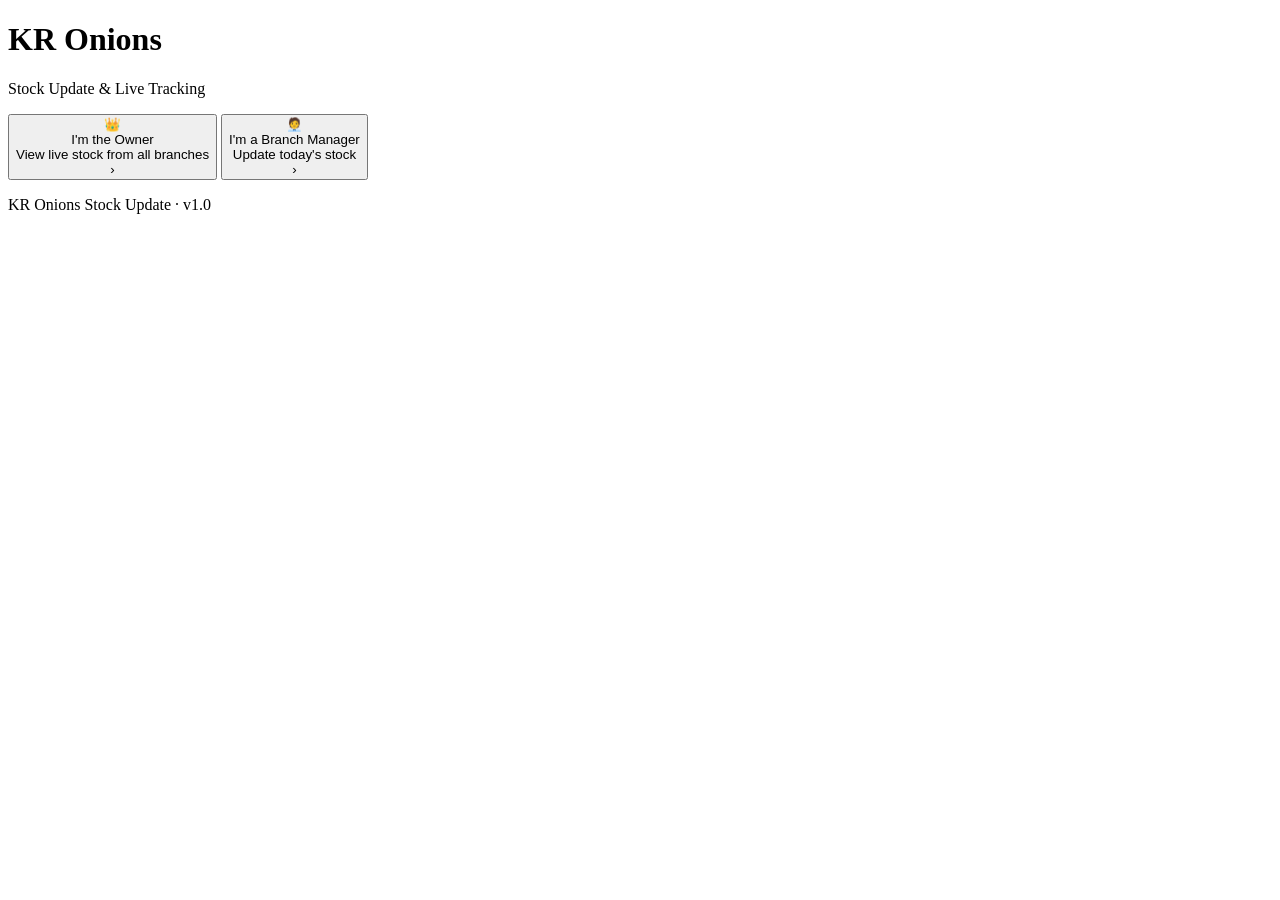
==== index.html @ 77767f70 "Add files via upload" ====
<!DOCTYPE html>
<html lang="en">
<head>
<meta charset="UTF-8">
<meta name="viewport" content="width=device-width, initial-scale=1, maximum-scale=1">
<title>KR Onions Stock Update</title>
<meta name="theme-color" content="#7A2E3D">
<link rel="manifest" href="manifest.json">
<link rel="apple-touch-icon" href="icons/icon-192.png">
<link rel="icon" href="icons/icon-192.png">
<link rel="preconnect" href="https://fonts.googleapis.com">
<link href="https://fonts.googleapis.com/css2?family=Poppins:wght@700;800&family=Inter:wght@400;600;700&display=swap" rel="stylesheet">
<link rel="stylesheet" href="css/style.css">
</head>
<body>
<div class="app-shell">

  <div class="hero">
    <div class="brand-ring"></div>
    <h1>KR Onions</h1>
    <p>Stock Update &amp; Live Tracking</p>
  </div>

  <div class="card-grid">
    <button class="tap-card role-card" id="btn-owner">
      <div class="icon icon-onion">👑</div>
      <div>
        <div class="label">I'm the Owner</div>
        <div class="meta">View live stock from all branches</div>
      </div>
      <div class="chev">›</div>
    </button>

    <button class="tap-card role-card" id="btn-manager">
      <div class="icon icon-branch">🧑‍💼</div>
      <div>
        <div class="label">I'm a Branch Manager</div>
        <div class="meta">Update today's stock</div>
      </div>
      <div class="chev">›</div>
    </button>
  </div>

  <!-- Owner PIN modal (simple inline panel) -->
  <div id="owner-pin-box" style="display:none; margin-top:20px;">
    <div class="field">
      <label for="owner-pin">Enter Owner PIN</label>
      <input type="password" id="owner-pin" inputmode="numeric" maxlength="6" placeholder="••••">
    </div>
    <button class="btn btn-primary" id="owner-continue">Continue</button>
  </div>

  <p class="small-note">KR Onions Stock Update &middot; v1.0</p>
</div>

<script src="js/config.js"></script>
<script src="js/app.js"></script>
<script>
  document.getElementById("btn-manager").addEventListener("click", () => {
    Session.clearManagerFlow();
    sessionStorage.removeItem("isOwner");
    window.location.href = "manager-branch.html";
  });

  document.getElementById("btn-owner").addEventListener("click", () => {
    document.getElementById("owner-pin-box").style.display = "block";
    document.getElementById("owner-pin").focus();
  });

  document.getElementById("owner-continue").addEventListener("click", () => {
    const pin = document.getElementById("owner-pin").value.trim();
    if (pin === OWNER_PIN) {
      Session.set("isOwner", true);
      window.location.href = "owner-dashboard.html";
    } else {
      showBanner("Incorrect PIN. Try again.", "error");
    }
  });
</script>
</body>
</html>
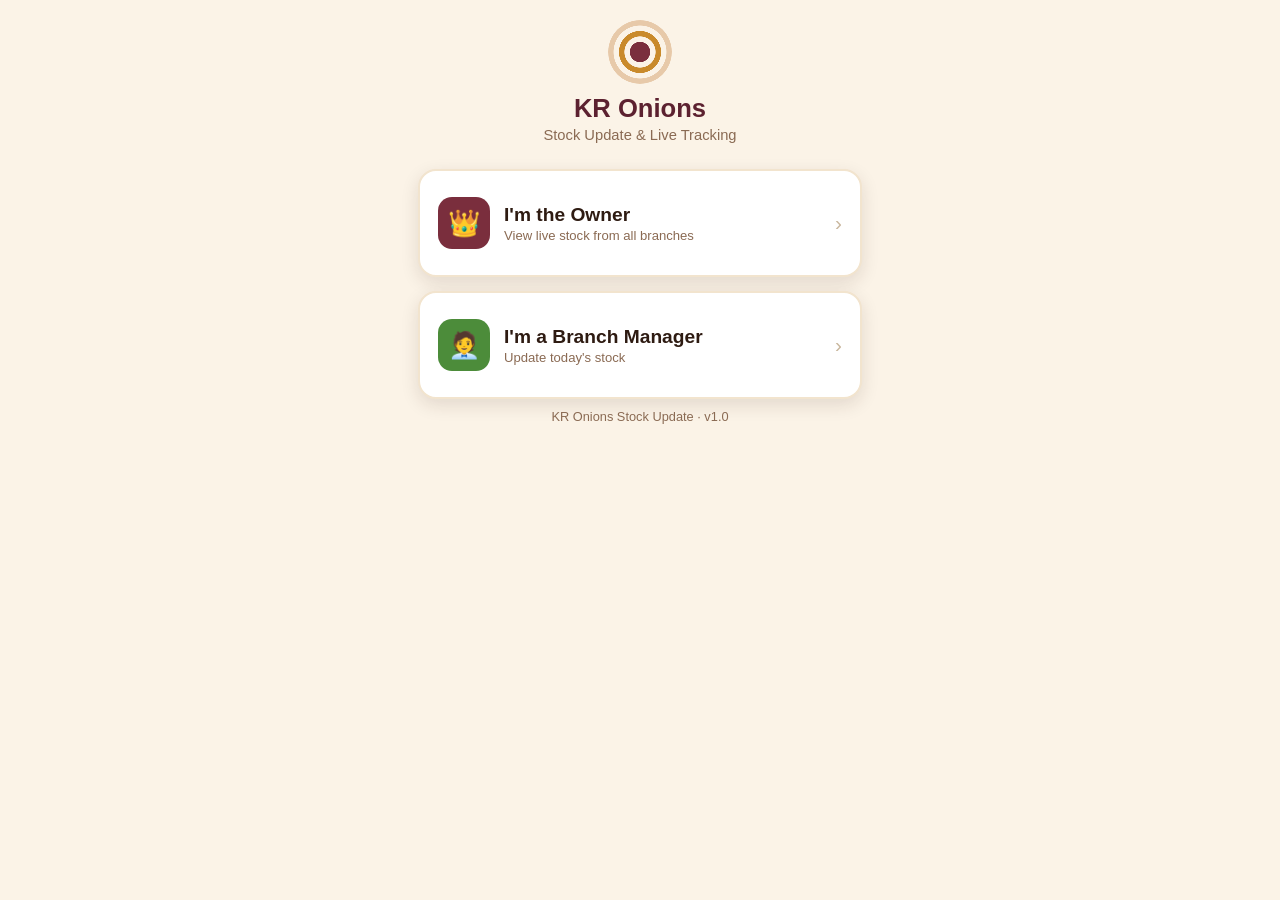
==== commit 31ec16b0: "Add files via upload" ====
--- a/index.html
+++ b/index.html
@@ -5,77 +5,631 @@
 <meta name="viewport" content="width=device-width, initial-scale=1, maximum-scale=1">
 <title>KR Onions Stock Update</title>
 <meta name="theme-color" content="#7A2E3D">
-<link rel="manifest" href="manifest.json">
-<link rel="apple-touch-icon" href="icons/icon-192.png">
-<link rel="icon" href="icons/icon-192.png">
 <link rel="preconnect" href="https://fonts.googleapis.com">
 <link href="https://fonts.googleapis.com/css2?family=Poppins:wght@700;800&family=Inter:wght@400;600;700&display=swap" rel="stylesheet">
-<link rel="stylesheet" href="css/style.css">
+
+<style>
+/* ================= THEME ================= */
+:root{
+  --ink:#2E1B12; --maroon:#7A2E3D; --maroon-dk:#5C2130;
+  --cream:#FBF3E7; --sack:#F2E4CE; --gold:#C98A2B; --gold-lt:#E7C9A9;
+  --green:#4C8C3A; --red:#B23A3A; --radius:18px; --shadow:0 6px 18px rgba(46,27,18,.12);
+}
+*{box-sizing:border-box;}
+html,body{margin:0;padding:0;background:var(--cream);color:var(--ink);
+  font-family:"Inter",-apple-system,BlinkMacSystemFont,"Segoe UI",Roboto,sans-serif;
+  -webkit-tap-highlight-color:transparent;}
+h1,h2,h3{font-family:"Poppins","Inter",sans-serif;font-weight:700;margin:0 0 4px;}
+.app-shell{max-width:480px;margin:0 auto;min-height:100vh;padding:20px 18px 90px;position:relative;}
+.view{display:none;} .view.active{display:block;}
+
+.topbar{display:flex;align-items:center;gap:12px;margin-bottom:22px;}
+.topbar .back{width:40px;height:40px;border-radius:12px;background:var(--sack);border:none;
+  color:var(--maroon);font-size:20px;display:flex;align-items:center;justify-content:center;cursor:pointer;}
+.topbar .titles h1{font-size:1.25rem;color:var(--maroon-dk);}
+.topbar .titles .sub{font-size:.82rem;color:#8a6a53;}
+
+.hero{text-align:center;margin-bottom:26px;}
+.brand-ring{width:64px;height:64px;border-radius:50%;margin:0 auto 10px;
+  background:radial-gradient(circle at center,var(--maroon) 0 22%,transparent 23% 34%,
+  var(--gold) 35% 46%,transparent 47% 58%,var(--gold-lt) 59% 70%,transparent 71%);}
+.hero h1{font-size:1.6rem;color:var(--maroon-dk);}
+.hero p{color:#8a6a53;margin:4px 0 0;font-size:.92rem;}
+
+.card-grid{display:grid;gap:14px;}
+.tap-card{display:flex;align-items:center;gap:14px;background:#fff;border:2px solid var(--sack);
+  border-radius:var(--radius);padding:18px;box-shadow:var(--shadow);cursor:pointer;text-align:left;
+  width:100%;font:inherit;color:inherit;transition:transform .12s ease,border-color .12s ease;}
+.tap-card:active{transform:scale(.97);}
+.tap-card:hover{border-color:var(--gold);}
+.tap-card .icon{width:52px;height:52px;border-radius:14px;display:flex;align-items:center;
+  justify-content:center;font-size:26px;flex-shrink:0;color:#fff;}
+.icon-onion{background:var(--maroon);} .icon-garlic{background:var(--gold);}
+.icon-tamarind{background:#6B4A2C;} .icon-branch{background:var(--green);}
+.tap-card .label{font-weight:700;font-size:1.05rem;color:var(--ink);}
+.tap-card .meta{font-size:.82rem;color:#8a6a53;margin-top:2px;}
+.tap-card .chev{margin-left:auto;color:#C9B79E;font-size:1.3rem;}
+.role-card{padding:26px 18px;} .role-card .label{font-size:1.2rem;}
+
+.field{margin-bottom:16px;}
+.field label{display:block;font-weight:600;margin-bottom:6px;font-size:.92rem;color:var(--maroon-dk);}
+.field input[type=text],.field input[type=number],.field input[type=password],
+.field input[type=date],.field select,.field textarea{
+  width:100%;padding:14px;border-radius:12px;border:2px solid var(--sack);background:#fff;
+  font-size:1rem;color:var(--ink);font-family:inherit;}
+.field input:focus,.field select:focus,.field textarea:focus{outline:none;border-color:var(--gold);}
+.field textarea{resize:vertical;min-height:70px;}
+
+.pill-row{display:flex;gap:10px;flex-wrap:wrap;}
+.pill{flex:1;min-width:120px;text-align:center;padding:12px 10px;border-radius:12px;
+  border:2px solid var(--sack);background:#fff;font-weight:600;cursor:pointer;color:var(--ink);}
+.pill.selected{border-color:var(--maroon);background:var(--maroon);color:#fff;}
+
+.btn{display:block;width:100%;padding:16px;border-radius:14px;border:none;font-size:1.05rem;
+  font-weight:700;font-family:inherit;cursor:pointer;text-align:center;text-decoration:none;}
+.btn-primary{background:var(--maroon);color:#fff;}
+.btn-whatsapp{background:#25D366;color:#fff;}
+.btn-ghost{background:var(--sack);color:var(--maroon-dk);}
+.btn[disabled]{opacity:.55;cursor:not-allowed;}
+.btn+.btn{margin-top:12px;}
+
+.kr-banner{position:fixed;left:50%;bottom:24px;transform:translate(-50%,20px);max-width:90%;
+  padding:13px 20px;border-radius:12px;font-weight:600;color:#fff;background:var(--ink);
+  opacity:0;pointer-events:none;transition:all .25s ease;z-index:200;text-align:center;}
+.kr-banner.show{opacity:1;transform:translate(-50%,0);}
+.kr-banner-success{background:var(--green);} .kr-banner-error{background:var(--red);}
+
+.branch-summary{background:#fff;border-radius:var(--radius);border:2px solid var(--sack);
+  box-shadow:var(--shadow);padding:18px;margin-bottom:16px;}
+.branch-summary .head h3{color:var(--maroon-dk);font-size:1.1rem;}
+.branch-summary .updated{font-size:.78rem;color:#8a6a53;margin-bottom:12px;}
+.totals-row{display:flex;gap:10px;margin-bottom:12px;}
+.totals-row .stat{flex:1;background:var(--sack);border-radius:12px;padding:10px 12px;text-align:center;}
+.totals-row .stat .num{font-size:1.15rem;font-weight:800;color:var(--maroon-dk);}
+.totals-row .stat .lab{font-size:.72rem;color:#8a6a53;}
+.breakdown-list{border-top:1px dashed var(--sack);padding-top:10px;}
+.breakdown-row{display:flex;justify-content:space-between;padding:6px 0;font-size:.9rem;}
+.breakdown-row .vals{color:#8a6a53;}
+.empty-state{text-align:center;padding:40px 20px;color:#8a6a53;}
+
+.filter-bar{display:grid;grid-template-columns:1fr 1fr;gap:10px;margin-bottom:18px;}
+.filter-bar .field{margin-bottom:0;} .filter-bar .field.full{grid-column:span 2;}
+
+.record-row{background:#fff;border:2px solid var(--sack);border-radius:14px;padding:14px;margin-bottom:10px;}
+.record-row .top{display:flex;justify-content:space-between;font-weight:700;color:var(--maroon-dk);}
+.record-row .sub{font-size:.8rem;color:#8a6a53;margin:3px 0 8px;}
+.record-row .nums{display:flex;gap:16px;font-size:.92rem;}
+.record-row .tag{display:inline-block;font-size:.7rem;font-weight:700;padding:3px 8px;border-radius:8px;
+  background:var(--gold-lt);color:var(--maroon-dk);margin-top:6px;}
+
+.summary-box{background:#fff;border:2px solid var(--sack);border-radius:var(--radius);padding:20px;
+  box-shadow:var(--shadow);margin-bottom:20px;white-space:pre-wrap;font-size:.94rem;line-height:1.5;}
+.checkmark{width:64px;height:64px;border-radius:50%;background:var(--green);color:#fff;
+  display:flex;align-items:center;justify-content:center;font-size:32px;margin:0 auto 14px;}
+.center{text-align:center;} .small-note{font-size:.8rem;color:#8a6a53;text-align:center;margin-top:10px;}
+</style>
 </head>
 <body>
 <div class="app-shell">
 
-  <div class="hero">
-    <div class="brand-ring"></div>
-    <h1>KR Onions</h1>
-    <p>Stock Update &amp; Live Tracking</p>
-  </div>
-
-  <div class="card-grid">
-    <button class="tap-card role-card" id="btn-owner">
-      <div class="icon icon-onion">👑</div>
-      <div>
-        <div class="label">I'm the Owner</div>
-        <div class="meta">View live stock from all branches</div>
+  <!-- ============ VIEW: HOME / ROLE SELECT ============ -->
+  <section id="view-home" class="view active">
+    <div class="hero">
+      <div class="brand-ring"></div>
+      <h1>KR Onions</h1>
+      <p>Stock Update &amp; Live Tracking</p>
+    </div>
+    <div class="card-grid">
+      <button class="tap-card role-card" onclick="go('view-owner-pin')">
+        <div class="icon icon-onion">👑</div>
+        <div><div class="label">I'm the Owner</div>
+        <div class="meta">View live stock from all branches</div></div>
+        <div class="chev">›</div>
+      </button>
+      <button class="tap-card role-card" onclick="startManagerFlow()">
+        <div class="icon icon-branch">🧑‍💼</div>
+        <div><div class="label">I'm a Branch Manager</div>
+        <div class="meta">Update today's stock</div></div>
+        <div class="chev">›</div>
+      </button>
+    </div>
+    <p class="small-note">KR Onions Stock Update · v1.0</p>
+  </section>
+
+  <!-- ============ VIEW: OWNER PIN ============ -->
+  <section id="view-owner-pin" class="view">
+    <div class="topbar">
+      <button class="back" onclick="go('view-home')">←</button>
+      <div class="titles"><h1>Owner Login</h1><div class="sub">Enter your PIN</div></div>
+    </div>
+    <div class="field"><label>Owner PIN</label>
+      <input type="password" id="owner-pin" inputmode="numeric" maxlength="6" placeholder="••••">
+    </div>
+    <button class="btn btn-primary" onclick="ownerLogin()">Continue</button>
+  </section>
+
+  <!-- ============ VIEW: MANAGER BRANCH SELECT ============ -->
+  <section id="view-branch" class="view">
+    <div class="topbar">
+      <button class="back" onclick="go('view-home')">←</button>
+      <div class="titles"><h1>Select Your Branch</h1><div class="sub">Managers only</div></div>
+    </div>
+    <div class="card-grid" id="branch-list"></div>
+    <div id="pin-panel" style="display:none;margin-top:22px;">
+      <h3 id="pin-branch-name" style="color:var(--maroon-dk);"></h3>
+      <div class="field"><label>Your Name</label>
+        <input type="text" id="manager-name" placeholder="e.g. Ravi Kumar">
       </div>
-      <div class="chev">›</div>
-    </button>
-
-    <button class="tap-card role-card" id="btn-manager">
-      <div class="icon icon-branch">🧑‍💼</div>
-      <div>
-        <div class="label">I'm a Branch Manager</div>
-        <div class="meta">Update today's stock</div>
+      <div class="field"><label>Branch PIN</label>
+        <input type="password" id="branch-pin" inputmode="numeric" maxlength="6" placeholder="••••">
       </div>
-      <div class="chev">›</div>
-    </button>
-  </div>
-
-  <!-- Owner PIN modal (simple inline panel) -->
-  <div id="owner-pin-box" style="display:none; margin-top:20px;">
-    <div class="field">
-      <label for="owner-pin">Enter Owner PIN</label>
-      <input type="password" id="owner-pin" inputmode="numeric" maxlength="6" placeholder="••••">
-    </div>
-    <button class="btn btn-primary" id="owner-continue">Continue</button>
-  </div>
-
-  <p class="small-note">KR Onions Stock Update &middot; v1.0</p>
+      <button class="btn btn-primary" onclick="branchLogin()">Continue</button>
+    </div>
+  </section>
+
+  <!-- ============ VIEW: PRODUCT SELECT ============ -->
+  <section id="view-product" class="view">
+    <div class="topbar">
+      <button class="back" onclick="go('view-branch')">←</button>
+      <div class="titles"><h1 id="product-branch-title">Branch</h1><div class="sub">Select product to update</div></div>
+    </div>
+    <div class="card-grid" id="product-list"></div>
+  </section>
+
+  <!-- ============ VIEW: VARIETY SELECT (onions) ============ -->
+  <section id="view-variety" class="view">
+    <div class="topbar">
+      <button class="back" onclick="go('view-product')">←</button>
+      <div class="titles"><h1>Onions</h1><div class="sub">Select variety</div></div>
+    </div>
+    <div class="card-grid" id="variety-list"></div>
+  </section>
+
+  <!-- ============ VIEW: STOCK ENTRY ============ -->
+  <section id="view-entry" class="view">
+    <div class="topbar">
+      <button class="back" id="entry-back">←</button>
+      <div class="titles"><h1 id="entry-title">Stock Entry</h1><div class="sub" id="entry-sub">Branch</div></div>
+    </div>
+    <div class="field"><label>Update Type</label>
+      <div class="pill-row" id="update-type-row"></div>
+    </div>
+    <div class="field"><label>Bags in Stock</label>
+      <input type="number" id="bags" min="0" step="1" inputmode="numeric" placeholder="e.g. 100">
+    </div>
+    <div class="field"><label>Kgs in Stock</label>
+      <input type="number" id="kgs" min="0" step="0.1" inputmode="decimal" placeholder="e.g. 5000">
+    </div>
+    <div class="field"><label>Notes (optional)</label>
+      <textarea id="notes" placeholder="Any remarks..."></textarea>
+    </div>
+    <button class="btn btn-primary" id="save-btn" onclick="saveEntry()">Save Update</button>
+  </section>
+
+  <!-- ============ VIEW: SUMMARY / WHATSAPP ============ -->
+  <section id="view-summary" class="view">
+    <div class="center" style="margin-top:20px;">
+      <div class="checkmark">✓</div>
+      <h1>Update Saved</h1>
+      <p class="small-note" style="margin-bottom:20px;">Here's what was recorded</p>
+    </div>
+    <div class="summary-box" id="summary-text">Loading...</div>
+    <button class="btn btn-whatsapp" id="wa-btn">Share to WhatsApp</button>
+    <button class="btn btn-primary" onclick="addAnother()">Add Another Update</button>
+    <button class="btn btn-ghost" onclick="goHome()">Back to Home</button>
+  </section>
+
+  <!-- ============ VIEW: OWNER DASHBOARD ============ -->
+  <section id="view-dashboard" class="view">
+    <div class="topbar">
+      <button class="back" onclick="goHome()">←</button>
+      <div class="titles"><h1>Owner Dashboard</h1><div class="sub" id="today-label">Today's Stock</div></div>
+    </div>
+    <button class="btn btn-ghost" style="margin-bottom:18px;" onclick="openHistory()">📖 View Stock History</button>
+    <div id="branch-summaries">Loading stock...</div>
+  </section>
+
+  <!-- ============ VIEW: HISTORY ============ -->
+  <section id="view-history" class="view">
+    <div class="topbar">
+      <button class="back" onclick="go('view-dashboard')">←</button>
+      <div class="titles"><h1>Stock History</h1><div class="sub">Digital stock book</div></div>
+    </div>
+    <div class="filter-bar">
+      <div class="field full"><label>Date</label><input type="date" id="f-date"></div>
+      <div class="field"><label>Branch</label><select id="f-branch"><option value="">All Branches</option></select></div>
+      <div class="field"><label>Product</label><select id="f-product"><option value="">All Products</option></select></div>
+      <div class="field full"><label>Update Type</label>
+        <select id="f-updatetype"><option value="">Both (Before Lunch &amp; Closing)</option></select>
+      </div>
+    </div>
+    <div id="history-results">Loading...</div>
+  </section>
+
 </div>
 
-<script src="js/config.js"></script>
-<script src="js/app.js"></script>
 <script>
-  document.getElementById("btn-manager").addEventListener("click", () => {
-    Session.clearManagerFlow();
-    sessionStorage.removeItem("isOwner");
-    window.location.href = "manager-branch.html";
+/* ======================================================
+   KR ONIONS STOCK UPDATE — SINGLE FILE APP
+   Edit BRANCHES / OWNER_PIN / WORKER_URL below as needed.
+   ====================================================== */
+
+// ---- EDIT THESE -----------------------------------------------
+const BRANCHES = [
+  { id:"branch1", name:"Hanuman Junction", pin:"1111" },
+  { id:"branch2", name:"Gudiwada",         pin:"2222" },
+  { id:"branch3", name:"Machilipatnam",    pin:"3333" }
+];
+const OWNER_PIN = "9999";
+
+// Paste your Cloudflare Worker URL here (no trailing slash):
+const WORKER_URL = "https://kr-onions-worker.YOUR-SUBDOMAIN.workers.dev";
+
+// -----------------------------------------------------------------
+const PRODUCTS = [
+  { id:"onions",   name:"Onions",   hasVariety:true,  icon:"🧅", iconClass:"icon-onion" },
+  { id:"garlic",   name:"Garlic",   hasVariety:false, icon:"🧄", iconClass:"icon-garlic" },
+  { id:"tamarind", name:"Tamarind", hasVariety:false, icon:"🍂", iconClass:"icon-tamarind" }
+];
+const ONION_VARIETIES = [
+  { id:"small",  name:"Small Onions" },
+  { id:"medium", name:"Medium Onions" },
+  { id:"large",  name:"Large Onions" }
+];
+const UPDATE_TYPES = [
+  { id:"before_lunch", name:"Before Lunch" },
+  { id:"closing",      name:"Closing Stock" }
+];
+
+// ---- State (in-memory, resets on reload — simplest for v1) -------
+let state = {};
+let dashboardTimer = null;
+
+// ---- View switching ----------------------------------------------
+function go(viewId) {
+  document.querySelectorAll(".view").forEach(v => v.classList.remove("active"));
+  document.getElementById(viewId).classList.add("active");
+  window.scrollTo(0, 0);
+}
+function goHome() {
+  state = {};
+  stopDashboardPolling();
+  go("view-home");
+}
+
+// ---- Toast --------------------------------------------------------
+function showBanner(msg, type) {
+  let el = document.getElementById("kr-banner");
+  if (!el) { el = document.createElement("div"); el.id = "kr-banner"; document.body.appendChild(el); }
+  el.className = `kr-banner kr-banner-${type||"success"} show`;
+  el.textContent = msg;
+  clearTimeout(el._t);
+  el._t = setTimeout(() => el.classList.remove("show"), 3200);
+}
+
+// ---- Date / number helpers -----------------------------------------
+function dateKeyFor(d = new Date()) {
+  const y=d.getFullYear(), m=String(d.getMonth()+1).padStart(2,"0"), day=String(d.getDate()).padStart(2,"0");
+  return `${y}-${m}-${day}`;
+}
+function prettyDate(d = new Date()) {
+  return d.toLocaleDateString("en-IN",{day:"2-digit",month:"long",year:"numeric"});
+}
+function fmtNum(n){ return Number(n||0).toLocaleString("en-IN"); }
+function updateTypeLabel(id){ const u=UPDATE_TYPES.find(u=>u.id===id); return u?u.name:id; }
+function lineLabel(r){
+  if (r.productType === "onions") { const v=ONION_VARIETIES.find(v=>v.id===r.variety); return v?v.name:"Onions"; }
+  const p=PRODUCTS.find(p=>p.id===r.productType); return p?p.name:r.productType;
+}
+
+// ---- Owner login ----------------------------------------------------
+function ownerLogin() {
+  const pin = document.getElementById("owner-pin").value.trim();
+  if (pin !== OWNER_PIN) { showBanner("Incorrect PIN.", "error"); return; }
+  openDashboard();
+}
+
+// ---- Manager flow -----------------------------------------------------
+function startManagerFlow() {
+  state = {};
+  const list = document.getElementById("branch-list");
+  list.innerHTML = "";
+  BRANCHES.forEach(b => {
+    const card = document.createElement("button");
+    card.className = "tap-card";
+    card.innerHTML = `
+      <div class="icon icon-branch">🏬</div>
+      <div><div class="label">KR Onions - ${b.name}</div>
+      <div class="meta">Tap to update today's stock</div></div>
+      <div class="chev">›</div>`;
+    card.onclick = () => {
+      state.pendingBranch = b;
+      document.getElementById("pin-branch-name").textContent = "KR Onions - " + b.name;
+      document.getElementById("pin-panel").style.display = "block";
+      document.getElementById("manager-name").value = "";
+      document.getElementById("branch-pin").value = "";
+      document.getElementById("manager-name").focus();
+    };
+    list.appendChild(card);
   });
-
-  document.getElementById("btn-owner").addEventListener("click", () => {
-    document.getElementById("owner-pin-box").style.display = "block";
-    document.getElementById("owner-pin").focus();
+  document.getElementById("pin-panel").style.display = "none";
+  go("view-branch");
+}
+
+function branchLogin() {
+  const name = document.getElementById("manager-name").value.trim();
+  const pin = document.getElementById("branch-pin").value.trim();
+  const b = state.pendingBranch;
+  if (!name) { showBanner("Please enter your name.", "error"); return; }
+  if (!b || pin !== b.pin) { showBanner("Incorrect branch PIN.", "error"); return; }
+  state.branchId = b.id;
+  state.branchName = b.name;
+  state.managerName = name;
+  openProductSelect();
+}
+
+function openProductSelect() {
+  document.getElementById("product-branch-title").textContent = "KR Onions - " + state.branchName;
+  const list = document.getElementById("product-list");
+  list.innerHTML = "";
+  PRODUCTS.forEach(p => {
+    const card = document.createElement("button");
+    card.className = "tap-card";
+    card.innerHTML = `
+      <div class="icon ${p.iconClass}">${p.icon}</div>
+      <div><div class="label">${p.name}</div>
+      <div class="meta">${p.hasVariety ? "Small / Medium / Large" : "Update bags &amp; kgs"}</div></div>
+      <div class="chev">›</div>`;
+    card.onclick = () => {
+      state.product = p.id; state.productName = p.name;
+      state.variety = null; state.varietyName = null;
+      if (p.hasVariety) openVarietySelect(); else openEntry();
+    };
+    list.appendChild(card);
   });
-
-  document.getElementById("owner-continue").addEventListener("click", () => {
-    const pin = document.getElementById("owner-pin").value.trim();
-    if (pin === OWNER_PIN) {
-      Session.set("isOwner", true);
-      window.location.href = "owner-dashboard.html";
-    } else {
-      showBanner("Incorrect PIN. Try again.", "error");
+  go("view-product");
+}
+
+function openVarietySelect() {
+  const list = document.getElementById("variety-list");
+  list.innerHTML = "";
+  ONION_VARIETIES.forEach(v => {
+    const card = document.createElement("button");
+    card.className = "tap-card";
+    card.innerHTML = `
+      <div class="icon icon-onion">🧅</div>
+      <div><div class="label">${v.name}</div><div class="meta">Update bags &amp; kgs</div></div>
+      <div class="chev">›</div>`;
+    card.onclick = () => { state.variety = v.id; state.varietyName = v.name; openEntry(); };
+    list.appendChild(card);
+  });
+  go("view-variety");
+}
+
+function openEntry() {
+  document.getElementById("entry-title").textContent = state.varietyName || state.productName;
+  document.getElementById("entry-sub").textContent = "KR Onions - " + state.branchName;
+  document.getElementById("bags").value = "";
+  document.getElementById("kgs").value = "";
+  document.getElementById("notes").value = "";
+  document.getElementById("entry-back").onclick = () => go(state.variety ? "view-variety" : "view-product");
+
+  const row = document.getElementById("update-type-row");
+  row.innerHTML = "";
+  state.selectedType = null;
+  UPDATE_TYPES.forEach(u => {
+    const pill = document.createElement("div");
+    pill.className = "pill";
+    pill.textContent = u.name;
+    pill.onclick = () => {
+      [...row.children].forEach(c => c.classList.remove("selected"));
+      pill.classList.add("selected");
+      state.selectedType = u.id;
+    };
+    row.appendChild(pill);
+  });
+  go("view-entry");
+}
+
+async function saveEntry() {
+  const bags = document.getElementById("bags").value;
+  const kgs = document.getElementById("kgs").value;
+  const notes = document.getElementById("notes").value.trim();
+  const saveBtn = document.getElementById("save-btn");
+
+  if (!state.selectedType) { showBanner("Please select an update type.", "error"); return; }
+  if (bags === "" || kgs === "") { showBanner("Bags and Kgs cannot be empty.", "error"); return; }
+  if (isNaN(bags) || isNaN(kgs)) { showBanner("Bags and Kgs must be numbers.", "error"); return; }
+  if (Number(bags) < 0 || Number(kgs) < 0) { showBanner("Bags and Kgs cannot be negative.", "error"); return; }
+
+  saveBtn.disabled = true; saveBtn.textContent = "Saving...";
+
+  const payload = {
+    branchId: state.branchId, branchName: state.branchName,
+    productType: state.product, variety: state.variety || "none",
+    bags: Number(bags), kgs: Number(kgs),
+    updateType: state.selectedType, managerName: state.managerName, notes
+  };
+
+  try {
+    const res = await fetch(`${WORKER_URL}/api/records`, {
+      method: "POST",
+      headers: { "Content-Type": "application/json" },
+      body: JSON.stringify(payload)
+    });
+    const data = await res.json().catch(() => ({}));
+    if (!res.ok) throw new Error(data.error || `Save failed (${res.status})`);
+
+    state.lastRecord = data;
+    showBanner("Stock update saved!", "success");
+    setTimeout(() => openSummary(data), 400);
+  } catch (err) {
+    console.error(err);
+    showBanner("Could not save. Check Worker URL / internet connection.", "error");
+  } finally {
+    saveBtn.disabled = false; saveBtn.textContent = "Save Update";
+  }
+}
+
+function openSummary(record) {
+  let totalBags = Number(record.bags||0), totalKgs = Number(record.kgs||0);
+  const msg = [
+    "KR Onions Stock Update",
+    `Branch: ${record.branchName}`,
+    `Date: ${record.dateLabel}`,
+    `Time: ${record.timeLabel}`,
+    `Update Type: ${updateTypeLabel(record.updateType)}`,
+    "",
+    `Total Bags: ${fmtNum(totalBags)}`,
+    `Total Kgs: ${fmtNum(totalKgs)}`,
+    "",
+    "Breakdown:",
+    `- ${lineLabel(record)}: ${fmtNum(record.bags)} bags, ${fmtNum(record.kgs)} kgs`,
+    "",
+    `Updated by: ${record.managerName}`
+  ].join("\n");
+
+  document.getElementById("summary-text").textContent = msg;
+  document.getElementById("wa-btn").onclick = () => {
+    window.open(`https://wa.me/?text=${encodeURIComponent(msg)}`, "_blank");
+  };
+  go("view-summary");
+}
+
+function addAnother() {
+  state.product = null; state.productName = null;
+  state.variety = null; state.varietyName = null;
+  openProductSelect();
+}
+
+// ---- Owner dashboard ----------------------------------------------------
+function openDashboard() {
+  document.getElementById("today-label").textContent = "Today's Stock — " + prettyDate() + " (updates every few seconds)";
+  go("view-dashboard");
+  pollDashboard();
+}
+
+function stopDashboardPolling() {
+  if (dashboardTimer) { clearInterval(dashboardTimer); dashboardTimer = null; }
+}
+
+function pollDashboard() {
+  stopDashboardPolling();
+  const tick = async () => {
+    const container = document.getElementById("branch-summaries");
+    try {
+      const rows = await fetchRecords(dateKeyFor());
+      renderDashboard(rows, container);
+    } catch (err) {
+      console.error(err);
+      container.innerHTML = `<div class="empty-state">Could not load stock.<br>Check your Worker URL / internet connection.</div>`;
     }
+  };
+  tick();
+  dashboardTimer = setInterval(tick, 8000);
+}
+
+function renderDashboard(records, container) {
+  container.innerHTML = "";
+  if (records.length === 0) {
+    container.innerHTML = `<div class="empty-state">No stock updates yet today.<br>Ask branch managers to update stock.</div>`;
+    return;
+  }
+  BRANCHES.forEach(branch => {
+    const branchRecords = records.filter(r => r.branchId === branch.id);
+    const box = document.createElement("div");
+    box.className = "branch-summary";
+
+    if (branchRecords.length === 0) {
+      box.innerHTML = `<div class="head"><h3>KR Onions - ${branch.name}</h3></div>
+        <div class="updated">No updates yet today</div>`;
+      container.appendChild(box);
+      return;
+    }
+
+    const latest = branchRecords[0];
+    const latestByKey = {};
+    branchRecords.forEach(r => {
+      const key = r.productType + ":" + (r.variety || "none");
+      if (!latestByKey[key] || r.createdAt > latestByKey[key].createdAt) latestByKey[key] = r;
+    });
+    const items = Object.values(latestByKey);
+    const totalBags = items.reduce((s,r)=>s+Number(r.bags||0),0);
+    const totalKgs = items.reduce((s,r)=>s+Number(r.kgs||0),0);
+    const breakdownHtml = items.sort((a,b)=>a.productType.localeCompare(b.productType)).map(r => `
+      <div class="breakdown-row"><span>${lineLabel(r)}</span>
+      <span class="vals">${fmtNum(r.bags)} bags, ${fmtNum(r.kgs)} kgs</span></div>`).join("");
+
+    box.innerHTML = `
+      <div class="head"><h3>KR Onions - ${branch.name}</h3></div>
+      <div class="updated">Last updated: ${latest.dateLabel}, ${latest.timeLabel} · ${updateTypeLabel(latest.updateType)}</div>
+      <div class="totals-row">
+        <div class="stat"><div class="num">${fmtNum(totalBags)}</div><div class="lab">Total Bags</div></div>
+        <div class="stat"><div class="num">${fmtNum(totalKgs)}</div><div class="lab">Total Kgs</div></div>
+      </div>
+      <div class="breakdown-list">${breakdownHtml}</div>`;
+    container.appendChild(box);
   });
+}
+
+// ---- History -------------------------------------------------------------
+function openHistory() {
+  stopDashboardPolling();
+  const dateInput = document.getElementById("f-date");
+  const branchSelect = document.getElementById("f-branch");
+  const productSelect = document.getElementById("f-product");
+  const typeSelect = document.getElementById("f-updatetype");
+
+  dateInput.value = dateKeyFor();
+  branchSelect.innerHTML = '<option value="">All Branches</option>' +
+    BRANCHES.map(b => `<option value="${b.id}">${b.name}</option>`).join("");
+  productSelect.innerHTML = '<option value="">All Products</option>' +
+    PRODUCTS.map(p => `<option value="${p.id}">${p.name}</option>`).join("");
+  typeSelect.innerHTML = '<option value="">Both (Before Lunch &amp; Closing)</option>' +
+    UPDATE_TYPES.map(u => `<option value="${u.id}">${u.name}</option>`).join("");
+
+  const loadResults = async () => {
+    const results = document.getElementById("history-results");
+    results.innerHTML = "Loading...";
+    try {
+      const rows = await fetchRecords(dateInput.value, {
+        branch: branchSelect.value, product: productSelect.value, updateType: typeSelect.value
+      });
+      if (rows.length === 0) {
+        results.innerHTML = `<div class="empty-state">No stock records found for this date / filter.</div>`;
+        return;
+      }
+      results.innerHTML = rows.map(r => `
+        <div class="record-row">
+          <div class="top"><span>KR Onions - ${r.branchName}</span><span>${r.timeLabel}</span></div>
+          <div class="sub">${lineLabel(r)} · Updated by ${r.managerName}</div>
+          <div class="nums"><span><strong>${fmtNum(r.bags)}</strong> bags</span><span><strong>${fmtNum(r.kgs)}</strong> kgs</span></div>
+          ${r.notes ? `<div class="sub" style="margin-top:6px;">📝 ${r.notes}</div>` : ""}
+          <div class="tag">${updateTypeLabel(r.updateType)}</div>
+        </div>`).join("");
+    } catch (err) {
+      console.error(err);
+      results.innerHTML = `<div class="empty-state">Could not load history.<br>Check your Worker URL / internet connection.</div>`;
+    }
+  };
+
+  [dateInput, branchSelect, productSelect, typeSelect].forEach(el => { el.onchange = loadResults; });
+  loadResults();
+  go("view-history");
+}
+
+// ---- Backend fetch helper --------------------------------------------------
+async function fetchRecords(dateKey, filters = {}) {
+  const params = new URLSearchParams({ date: dateKey });
+  if (filters.branch) params.set("branch", filters.branch);
+  if (filters.product) params.set("product", filters.product);
+  if (filters.updateType) params.set("updateType", filters.updateType);
+  const res = await fetch(`${WORKER_URL}/api/records?${params.toString()}`);
+  if (!res.ok) throw new Error(`Fetch failed (${res.status})`);
+  const rows = await res.json();
+  rows.sort((a,b) => (b.createdAt||"").localeCompare(a.createdAt||""));
+  return rows;
+}
 </script>
 </body>
 </html>
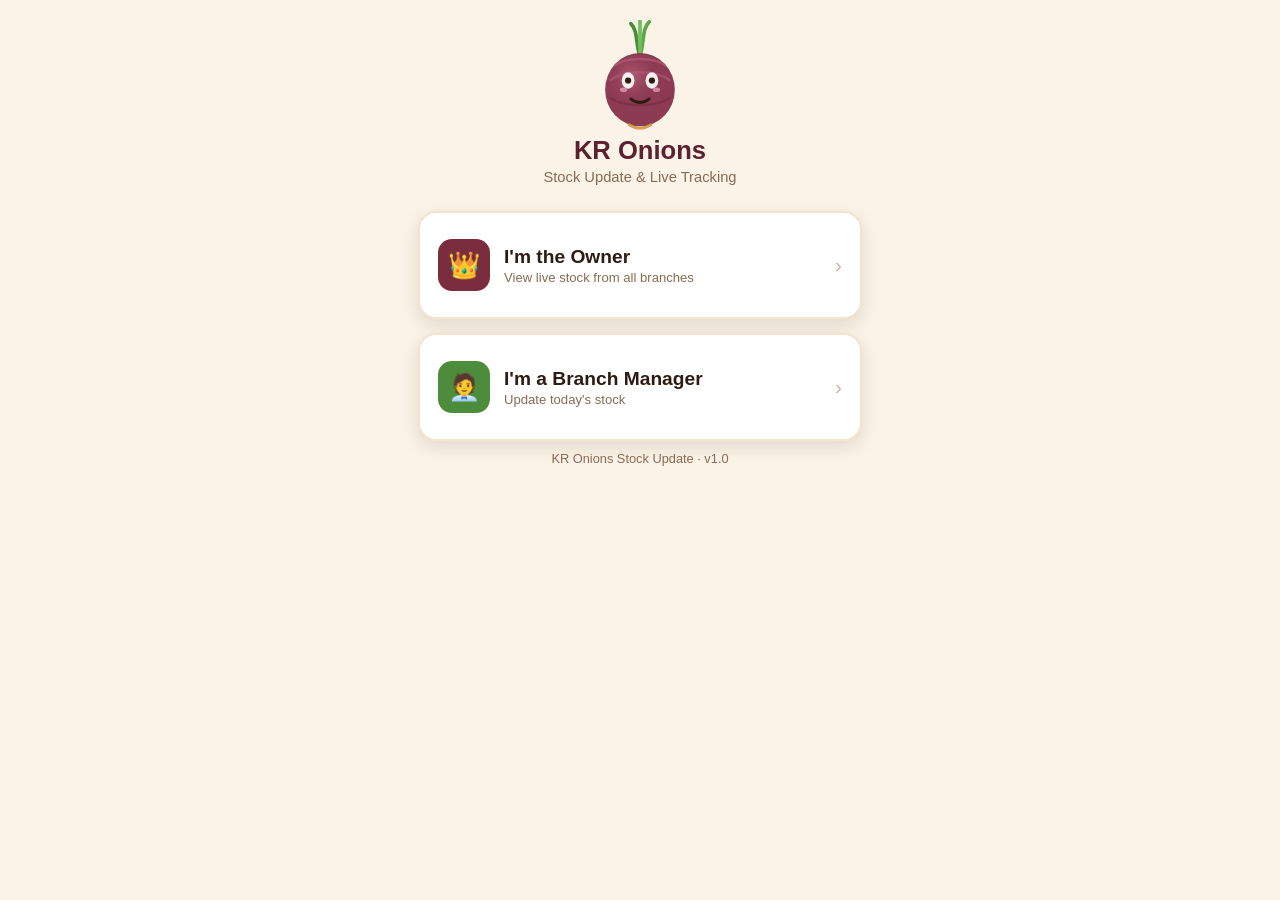
==== commit 9a8543a0: "Add files via upload" ====
--- a/index.html
+++ b/index.html
@@ -5,6 +5,7 @@
 <meta name="viewport" content="width=device-width, initial-scale=1, maximum-scale=1">
 <title>KR Onions Stock Update</title>
 <meta name="theme-color" content="#7A2E3D">
+<link rel="icon" type="image/svg+xml" href="data:image/svg+xml,%3Csvg xmlns='http://www.w3.org/2000/svg' viewBox='0 0 64 64'%3E%3Ccircle cx='32' cy='32' r='30' fill='%237A2E3D'/%3E%3Ccircle cx='32' cy='32' r='23' fill='none' stroke='%23FBF3E7' stroke-width='2.5'/%3E%3Ccircle cx='32' cy='32' r='16' fill='none' stroke='%23E7C9A9' stroke-width='2.5'/%3E%3Ccircle cx='32' cy='32' r='9' fill='none' stroke='%23C98A2B' stroke-width='2.5'/%3E%3Cline x1='32' y1='9' x2='32' y2='2' stroke='%234C8C3A' stroke-width='3' stroke-linecap='round'/%3E%3C/svg%3E">
 <link rel="preconnect" href="https://fonts.googleapis.com">
 <link href="https://fonts.googleapis.com/css2?family=Poppins:wght@700;800&family=Inter:wght@400;600;700&display=swap" rel="stylesheet">
 
@@ -30,9 +31,10 @@
 .topbar .titles .sub{font-size:.82rem;color:#8a6a53;}
 
 .hero{text-align:center;margin-bottom:26px;}
-.brand-ring{width:64px;height:64px;border-radius:50%;margin:0 auto 10px;
-  background:radial-gradient(circle at center,var(--maroon) 0 22%,transparent 23% 34%,
-  var(--gold) 35% 46%,transparent 47% 58%,var(--gold-lt) 59% 70%,transparent 71%);}
+.hero-onion{width:110px;height:110px;margin:0 auto 6px;display:block;animation:onion-bounce 2.4s ease-in-out infinite;}
+.onion-sprout{transform-origin:60px 40px;animation:onion-sway 2.4s ease-in-out infinite;}
+@keyframes onion-bounce{0%,100%{transform:translateY(0) scaleY(1);}45%{transform:translateY(-8px) scaleY(1.03);}55%{transform:translateY(-8px) scaleY(1.03);}75%{transform:translateY(0) scaleY(.98);}}
+@keyframes onion-sway{0%,100%{transform:rotate(-4deg);}50%{transform:rotate(4deg);}}
 .hero h1{font-size:1.6rem;color:var(--maroon-dk);}
 .hero p{color:#8a6a53;margin:4px 0 0;font-size:.92rem;}
 
@@ -107,6 +109,66 @@
 .checkmark{width:64px;height:64px;border-radius:50%;background:var(--green);color:#fff;
   display:flex;align-items:center;justify-content:center;font-size:32px;margin:0 auto 14px;}
 .center{text-align:center;} .small-note{font-size:.8rem;color:#8a6a53;text-align:center;margin-top:10px;}
+
+/* ---- Accordion (full stock entry page) ---- */
+.accordion{background:#fff;border:2px solid var(--sack);border-radius:var(--radius);
+  box-shadow:var(--shadow);margin-bottom:14px;overflow:hidden;}
+.accordion-header{display:flex;align-items:center;gap:14px;padding:16px 18px;cursor:pointer;
+  width:100%;border:none;background:none;font:inherit;text-align:left;color:inherit;}
+.accordion-header .icon{width:44px;height:44px;border-radius:12px;display:flex;align-items:center;
+  justify-content:center;font-size:22px;flex-shrink:0;color:#fff;}
+.accordion-header .label{font-weight:700;font-size:1.02rem;color:var(--ink);}
+.accordion-header .meta{font-size:.78rem;color:#8a6a53;margin-top:1px;}
+.accordion-header .chev{margin-left:auto;color:#C9B79E;font-size:1.2rem;transition:transform .2s ease;}
+.accordion.open .accordion-header .chev{transform:rotate(90deg);}
+.accordion-body{max-height:0;overflow:hidden;transition:max-height .25s ease;}
+.accordion.open .accordion-body{max-height:2000px;}
+.accordion-body-inner{padding:4px 18px 18px;}
+
+.variety-block{border-top:1px dashed var(--sack);padding-top:14px;margin-top:14px;}
+.variety-block:first-child{border-top:none;padding-top:0;margin-top:0;}
+.variety-block .variety-name{font-weight:700;font-size:.94rem;color:var(--maroon-dk);margin-bottom:8px;}
+
+.qty-row{display:flex;gap:8px;}
+.qty-row input{flex:1;}
+.qty-row select{width:88px;flex-shrink:0;padding:14px 8px;border-radius:12px;border:2px solid var(--sack);
+  background:#fff;font-size:.92rem;color:var(--ink);font-family:inherit;}
+
+.entry-mini-field{margin-bottom:10px;}
+.entry-mini-field label{display:block;font-size:.8rem;font-weight:600;color:#8a6a53;margin-bottom:5px;}
+.entry-mini-field input,.entry-mini-field textarea,.entry-mini-field select{
+  width:100%;padding:12px;border-radius:10px;border:2px solid var(--sack);background:var(--cream);
+  font-size:.95rem;color:var(--ink);font-family:inherit;}
+.entry-mini-field textarea{min-height:50px;resize:vertical;}
+.entry-mini-field input:focus,.entry-mini-field textarea:focus,.entry-mini-field select:focus{outline:none;border-color:var(--gold);}
+
+.onions-total-line{display:flex;justify-content:space-between;padding:10px 12px;background:var(--sack);
+  border-radius:10px;margin-bottom:12px;font-weight:700;color:var(--maroon-dk);font-size:.9rem;}
+
+/* ---- Price banner ---- */
+.price-banner{background:var(--maroon);color:#fff;border-radius:14px;padding:14px 16px;margin-bottom:18px;
+  display:flex;justify-content:space-between;gap:10px;font-size:.88rem;}
+.price-banner .p-block{text-align:center;flex:1;}
+.price-banner .p-num{font-size:1.15rem;font-weight:800;}
+.price-banner .p-lab{font-size:.7rem;opacity:.85;}
+
+/* ---- Batch breakdown (dashboard) ---- */
+.batch-row{display:flex;justify-content:space-between;padding:7px 0;font-size:.85rem;
+  border-bottom:1px dashed var(--sack);}
+.batch-row:last-child{border-bottom:none;}
+.batch-row .who{color:var(--ink);}
+.batch-row .bid{font-size:.72rem;color:#8a6a53;}
+.batch-row .rem{color:var(--maroon-dk);font-weight:700;}
+.variety-group-title{font-weight:700;color:var(--maroon-dk);font-size:.88rem;margin:12px 0 4px;}
+
+/* ---- Chatbot ---- */
+.chat-log{display:flex;flex-direction:column;gap:10px;margin-bottom:16px;min-height:120px;}
+.chat-bubble{max-width:88%;padding:12px 14px;border-radius:14px;font-size:.9rem;line-height:1.5;white-space:pre-wrap;}
+.chat-bubble.user{align-self:flex-end;background:var(--maroon);color:#fff;border-bottom-right-radius:4px;}
+.chat-bubble.bot{align-self:flex-start;background:#fff;border:2px solid var(--sack);color:var(--ink);border-bottom-left-radius:4px;}
+.chat-input-row{display:flex;gap:8px;}
+.chat-input-row input{flex:1;padding:14px;border-radius:12px;border:2px solid var(--sack);font-size:.95rem;font-family:inherit;}
+.chat-input-row input:focus{outline:none;border-color:var(--gold);}
 </style>
 </head>
 <body>
@@ -115,7 +177,34 @@
   <!-- ============ VIEW: HOME / ROLE SELECT ============ -->
   <section id="view-home" class="view active">
     <div class="hero">
-      <div class="brand-ring"></div>
+      <svg class="hero-onion" viewBox="0 0 120 120" xmlns="http://www.w3.org/2000/svg">
+        <g class="onion-sprout">
+          <path d="M60 40 C 55 25, 58 12, 50 4" fill="none" stroke="#4C8C3A" stroke-width="4" stroke-linecap="round"/>
+          <path d="M60 40 C 65 22, 62 10, 70 2" fill="none" stroke="#5DA84A" stroke-width="4" stroke-linecap="round"/>
+          <path d="M60 40 C 60 20, 60 8, 60 0" fill="none" stroke="#6FBF5A" stroke-width="4" stroke-linecap="round"/>
+        </g>
+        <g class="onion-body">
+          <ellipse cx="60" cy="76" rx="38" ry="40" fill="#8C3B52"/>
+          <ellipse cx="60" cy="76" rx="38" ry="40" fill="url(#onionShade)"/>
+          <path d="M32 50 C 45 40, 75 40, 88 50" fill="none" stroke="#B25D75" stroke-width="2.5" opacity=".7"/>
+          <path d="M27 66 C 42 54, 78 54, 93 66" fill="none" stroke="#B25D75" stroke-width="2.5" opacity=".6"/>
+          <path d="M26 84 C 42 96, 78 96, 94 84" fill="none" stroke="#6E2C40" stroke-width="2.5" opacity=".5"/>
+          <ellipse cx="47" cy="66" rx="7" ry="9" fill="#fff" opacity=".9"/>
+          <circle cx="47" cy="66" r="3.4" fill="#2E1B12"/>
+          <ellipse cx="73" cy="66" rx="7" ry="9" fill="#fff" opacity=".9"/>
+          <circle cx="73" cy="66" r="3.4" fill="#2E1B12"/>
+          <path d="M50 86 Q60 94 70 86" fill="none" stroke="#2E1B12" stroke-width="3" stroke-linecap="round"/>
+          <ellipse cx="42" cy="76" rx="4" ry="2.5" fill="#E7A9B8" opacity=".7"/>
+          <ellipse cx="78" cy="76" rx="4" ry="2.5" fill="#E7A9B8" opacity=".7"/>
+        </g>
+        <path d="M48 114 Q60 122 72 114" fill="none" stroke="#C98A2B" stroke-width="3" stroke-linecap="round" opacity=".8"/>
+        <defs>
+          <radialGradient id="onionShade" cx="38%" cy="32%" r="75%">
+            <stop offset="0%" stop-color="#B25D75"/>
+            <stop offset="55%" stop-color="#8C3B52" stop-opacity="0"/>
+          </radialGradient>
+        </defs>
+      </svg>
       <h1>KR Onions</h1>
       <p>Stock Update &amp; Live Tracking</p>
     </div>
@@ -167,7 +256,184 @@
     </div>
   </section>
 
-  <!-- ============ VIEW: PRODUCT SELECT ============ -->
+  <!-- ============ VIEW: MANAGER HOME (Sales Today / Stock Arrival) ============ -->
+  <section id="view-manager-home" class="view">
+    <div class="topbar">
+      <button class="back" onclick="go('view-branch')">←</button>
+      <div class="titles"><h1 id="mh-branch-title">Branch</h1><div class="sub">What would you like to do?</div></div>
+    </div>
+    <div class="price-banner" id="mh-price-banner" style="display:none;"></div>
+    <div class="card-grid">
+      <button class="tap-card" onclick="openSalesEntry()">
+        <div class="icon icon-onion">🧾</div>
+        <div><div class="label">Sales Today</div><div class="meta">Record what was sold, by batch</div></div>
+        <div class="chev">›</div>
+      </button>
+      <button class="tap-card" onclick="openStockArrival()">
+        <div class="icon icon-branch">🚚</div>
+        <div><div class="label">Stock Arrival</div><div class="meta">Add new incoming stock from a wholesaler</div></div>
+        <div class="chev">›</div>
+      </button>
+    </div>
+  </section>
+
+  <!-- ============ VIEW: STOCK ARRIVAL (incoming stock / batch) ============ -->
+  <section id="view-stock-arrival" class="view">
+    <div class="topbar">
+      <button class="back" onclick="go('view-manager-home')">←</button>
+      <div class="titles"><h1>Stock Arrival</h1><div class="sub" id="sa-branch-sub">Branch</div></div>
+    </div>
+
+    <div class="field"><label>Wholesaler Name</label>
+      <input type="text" id="sa-wholesaler-name" placeholder="e.g. Ramesh Traders">
+    </div>
+    <div class="field"><label>Wholesaler ID (optional)</label>
+      <input type="text" id="sa-wholesaler-id" placeholder="e.g. W-102">
+    </div>
+    <div class="field"><label>Batch / Lot Number</label>
+      <input type="text" id="sa-lot-number" placeholder="e.g. LOT-45">
+    </div>
+
+    <div class="field"><label>Product</label>
+      <div class="pill-row" id="sa-product-row"></div>
+    </div>
+    <div class="field" id="sa-variety-field" style="display:none;"><label>Onion Variety</label>
+      <div class="pill-row" id="sa-variety-row"></div>
+    </div>
+
+    <div class="field"><label>Bags Received</label>
+      <input type="number" id="sa-bags" min="0" step="1" inputmode="numeric" placeholder="e.g. 100">
+    </div>
+    <div class="field"><label>Kgs or Tons Received</label>
+      <div class="qty-row">
+        <input type="number" id="sa-qty" min="0" step="0.1" inputmode="decimal" placeholder="e.g. 5000">
+        <select id="sa-unit"><option value="kg">Kg</option><option value="ton">Tons</option></select>
+      </div>
+    </div>
+    <div class="field"><label>Purchase Price per Kg (optional)</label>
+      <input type="number" id="sa-price" min="0" step="0.1" inputmode="decimal" placeholder="e.g. 8.5">
+    </div>
+    <div class="field"><label>Remarks (optional)</label>
+      <textarea id="sa-notes" placeholder="Any remarks..."></textarea>
+    </div>
+
+    <button class="btn btn-primary" id="sa-save-btn" onclick="saveStockArrival()">Save Stock Arrival</button>
+  </section>
+
+  <!-- ============ VIEW: SALES TODAY (batch-linked, single page) ============ -->
+  <section id="view-sales-entry" class="view">
+    <div class="topbar">
+      <button class="back" onclick="go('view-manager-home')">←</button>
+      <div class="titles"><h1 id="se-branch-title">Branch</h1><div class="sub">Sales Today — pick wholesaler &amp; batch per item</div></div>
+    </div>
+    <div class="price-banner" id="se-price-banner" style="display:none;"></div>
+
+    <div class="accordion" id="acc-sale-onions">
+      <button class="accordion-header" onclick="toggleAccordion('acc-sale-onions')">
+        <div class="icon icon-onion">🧅</div>
+        <div><div class="label">Onions</div><div class="meta">Small / Medium / Large</div></div>
+        <div class="chev">›</div>
+      </button>
+      <div class="accordion-body"><div class="accordion-body-inner" id="sale-onion-fields"></div></div>
+    </div>
+    <div class="accordion" id="acc-sale-garlic">
+      <button class="accordion-header" onclick="toggleAccordion('acc-sale-garlic')">
+        <div class="icon icon-garlic">🧄</div>
+        <div><div class="label">Garlic</div><div class="meta">Wholesaler, batch, bags sold</div></div>
+        <div class="chev">›</div>
+      </button>
+      <div class="accordion-body"><div class="accordion-body-inner" id="sale-garlic-fields"></div></div>
+    </div>
+    <div class="accordion" id="acc-sale-tamarind">
+      <button class="accordion-header" onclick="toggleAccordion('acc-sale-tamarind')">
+        <div class="icon icon-tamarind">🍂</div>
+        <div><div class="label">Tamarind</div><div class="meta">Wholesaler, batch, bags sold</div></div>
+        <div class="chev">›</div>
+      </button>
+      <div class="accordion-body"><div class="accordion-body-inner" id="sale-tamarind-fields"></div></div>
+    </div>
+
+    <button class="btn btn-primary" id="se-save-btn" onclick="saveSalesEntry()" style="margin-top:8px;">Save Sales Update</button>
+    <p class="small-note">Leave a product's fields blank if nothing sold there today.</p>
+  </section>
+
+  <!-- ============ VIEW: OWNER SETTINGS (pricing) ============ -->
+  <section id="view-owner-settings" class="view">
+    <div class="topbar">
+      <button class="back" onclick="go('view-dashboard')">←</button>
+      <div class="titles"><h1>Owner Settings</h1><div class="sub">Daily price &amp; threshold</div></div>
+    </div>
+    <div class="field"><label>Today's Onion Price (₹ / kg)</label>
+      <input type="number" id="price-current" min="0" step="0.1" inputmode="decimal" placeholder="e.g. 10">
+    </div>
+    <div class="field"><label>Minimum Selling Price / Threshold (₹ / kg)</label>
+      <input type="number" id="price-min" min="0" step="0.1" inputmode="decimal" placeholder="e.g. 9">
+    </div>
+    <button class="btn btn-primary" onclick="savePricing()">Save Price</button>
+    <p class="small-note" id="price-current-note"></p>
+  </section>
+
+  <!-- ============ VIEW: OWNER CHATBOT ============ -->
+  <section id="view-chatbot" class="view">
+    <div class="topbar">
+      <button class="back" onclick="go('view-dashboard')">←</button>
+      <div class="titles"><h1>Ask KR Onions</h1><div class="sub">Quick stock questions</div></div>
+    </div>
+    <div id="chat-log" class="chat-log"></div>
+    <div class="chat-input-row">
+      <input type="text" id="chat-input" placeholder="e.g. What is stock in Hanuman Junction?">
+      <button class="btn btn-primary" style="width:auto;padding:14px 18px;" onclick="sendChatMessage()">Ask</button>
+    </div>
+    <p class="small-note">Try: "stock in Gudiwada", "sold today", "batch LOT-45", "low stock"</p>
+  </section>
+
+  <!-- ============ VIEW: FULL STOCK ENTRY (new single-page manager flow) ============ -->
+
+  <section id="view-full-entry" class="view">
+    <div class="topbar">
+      <button class="back" onclick="go('view-branch')">←</button>
+      <div class="titles"><h1 id="full-entry-branch">Branch</h1><div class="sub">Update today's stock — all products</div></div>
+    </div>
+
+    <div class="field"><label>Update Type</label>
+      <div class="pill-row" id="full-update-type-row"></div>
+    </div>
+
+    <!-- ONIONS -->
+    <div class="accordion" id="acc-onions">
+      <button class="accordion-header" onclick="toggleAccordion('acc-onions')">
+        <div class="icon icon-onion">🧅</div>
+        <div><div class="label">Onions</div><div class="meta">Small / Medium / Large</div></div>
+        <div class="chev">›</div>
+      </button>
+      <div class="accordion-body"><div class="accordion-body-inner" id="onion-fields"></div></div>
+    </div>
+
+    <!-- GARLIC -->
+    <div class="accordion" id="acc-garlic">
+      <button class="accordion-header" onclick="toggleAccordion('acc-garlic')">
+        <div class="icon icon-garlic">🧄</div>
+        <div><div class="label">Garlic</div><div class="meta">Bags, kgs/tons, remarks</div></div>
+        <div class="chev">›</div>
+      </button>
+      <div class="accordion-body"><div class="accordion-body-inner" id="garlic-fields"></div></div>
+    </div>
+
+    <!-- TAMARIND -->
+    <div class="accordion" id="acc-tamarind">
+      <button class="accordion-header" onclick="toggleAccordion('acc-tamarind')">
+        <div class="icon icon-tamarind">🍂</div>
+        <div><div class="label">Tamarind</div><div class="meta">Bags, kgs/tons, remarks</div></div>
+        <div class="chev">›</div>
+      </button>
+      <div class="accordion-body"><div class="accordion-body-inner" id="tamarind-fields"></div></div>
+    </div>
+
+    <button class="btn btn-primary" id="full-save-btn" onclick="saveFullEntry()" style="margin-top:8px;">Save Full Stock Update</button>
+    <p class="small-note">Leave a product's fields blank if there's nothing to update for it right now.</p>
+  </section>
+
+  <!-- ============ VIEW: PRODUCT SELECT (legacy — no longer in the main flow) ============ -->
   <section id="view-product" class="view">
     <div class="topbar">
       <button class="back" onclick="go('view-branch')">←</button>
@@ -223,9 +489,14 @@
   <section id="view-dashboard" class="view">
     <div class="topbar">
       <button class="back" onclick="goHome()">←</button>
-      <div class="titles"><h1>Owner Dashboard</h1><div class="sub" id="today-label">Today's Stock</div></div>
-    </div>
-    <button class="btn btn-ghost" style="margin-bottom:18px;" onclick="openHistory()">📖 View Stock History</button>
+      <div class="titles"><h1>Owner Dashboard</h1><div class="sub" id="today-label">Live Stock</div></div>
+    </div>
+    <div class="price-banner" id="dash-price-banner" style="display:none;"></div>
+    <div class="pill-row" style="margin-bottom:18px;">
+      <div class="pill" style="flex:1;" onclick="openHistory()">📖 History</div>
+      <div class="pill" style="flex:1;" onclick="go('view-chatbot'); initChatbot();">💬 Ask KR Onions</div>
+      <div class="pill" style="flex:1;" onclick="openOwnerSettings()">⚙️ Price Settings</div>
+    </div>
     <div id="branch-summaries">Loading stock...</div>
   </section>
 
@@ -263,7 +534,7 @@
 const OWNER_PIN = "9999";
 
 // Paste your Cloudflare Worker URL here (no trailing slash):
-const WORKER_URL = "https://kr-onions-worker.YOUR-SUBDOMAIN.workers.dev";
+const WORKER_URL = "https://kr-onions.boddedahimateja.workers.dev";
 
 // -----------------------------------------------------------------
 const PRODUCTS = [
@@ -365,7 +636,481 @@
   state.branchId = b.id;
   state.branchName = b.name;
   state.managerName = name;
-  openProductSelect();
+  openManagerHome();
+}
+
+// ---- Manager Home (Sales Today / Stock Arrival) ----------------------------
+function openManagerHome() {
+  document.getElementById("mh-branch-title").textContent = "KR Onions - " + state.branchName;
+  loadPriceBanner("mh-price-banner");
+  go("view-manager-home");
+}
+
+// ---- Stock Arrival (incoming stock / batch creation) ------------------------
+function openStockArrival() {
+  document.getElementById("sa-branch-sub").textContent = "KR Onions - " + state.branchName;
+  ["sa-wholesaler-name","sa-wholesaler-id","sa-lot-number","sa-bags","sa-qty","sa-price","sa-notes"]
+    .forEach(id => document.getElementById(id).value = "");
+  document.getElementById("sa-unit").value = "kg";
+
+  state.saProduct = null; state.saVariety = null;
+
+  const prow = document.getElementById("sa-product-row");
+  prow.innerHTML = "";
+  PRODUCTS.forEach(p => {
+    const pill = document.createElement("div");
+    pill.className = "pill";
+    pill.textContent = p.name;
+    pill.onclick = () => {
+      [...prow.children].forEach(c => c.classList.remove("selected"));
+      pill.classList.add("selected");
+      state.saProduct = p.id;
+      state.saVariety = null;
+      document.getElementById("sa-variety-field").style.display = p.hasVariety ? "block" : "none";
+      if (p.hasVariety) buildVarietyRow();
+    };
+    prow.appendChild(pill);
+  });
+
+  function buildVarietyRow() {
+    const vrow = document.getElementById("sa-variety-row");
+    vrow.innerHTML = "";
+    ONION_VARIETIES.forEach(v => {
+      const pill = document.createElement("div");
+      pill.className = "pill";
+      pill.textContent = v.name;
+      pill.onclick = () => {
+        [...vrow.children].forEach(c => c.classList.remove("selected"));
+        pill.classList.add("selected");
+        state.saVariety = v.id;
+      };
+      vrow.appendChild(pill);
+    });
+  }
+
+  go("view-stock-arrival");
+}
+
+async function saveStockArrival() {
+  const wholesalerName = document.getElementById("sa-wholesaler-name").value.trim();
+  const wholesalerId = document.getElementById("sa-wholesaler-id").value.trim();
+  const lotNumber = document.getElementById("sa-lot-number").value.trim();
+  const bags = document.getElementById("sa-bags").value;
+  const qty = document.getElementById("sa-qty").value;
+  const unit = document.getElementById("sa-unit").value;
+  const price = document.getElementById("sa-price").value;
+  const notes = document.getElementById("sa-notes").value.trim();
+
+  if (!wholesalerName) { showBanner("Enter the wholesaler's name.", "error"); return; }
+  if (!lotNumber) { showBanner("Enter a batch / lot number.", "error"); return; }
+  if (!state.saProduct) { showBanner("Select a product.", "error"); return; }
+  if (state.saProduct === "onions" && !state.saVariety) { showBanner("Select an onion variety.", "error"); return; }
+  if (bags === "" || qty === "") { showBanner("Enter bags and kgs/tons received.", "error"); return; }
+  if (isNaN(bags) || isNaN(qty) || Number(bags) < 0 || Number(qty) < 0) { showBanner("Bags and kgs/tons must be valid non-negative numbers.", "error"); return; }
+
+  const kgs = unit === "ton" ? Number(qty) * 1000 : Number(qty);
+  const saveBtn = document.getElementById("sa-save-btn");
+  saveBtn.disabled = true; saveBtn.textContent = "Saving...";
+
+  try {
+    const res = await fetch(`${WORKER_URL}/api/incoming`, {
+      method: "POST", headers: { "Content-Type": "application/json" },
+      body: JSON.stringify({
+        branchId: state.branchId, branchName: state.branchName,
+        wholesalerName, wholesalerId, lotNumber,
+        productType: state.saProduct, variety: state.saVariety || "none",
+        bags: Number(bags), kgs, unit,
+        purchasePrice: price !== "" ? Number(price) : null,
+        notes
+      })
+    });
+    const data = await res.json().catch(() => ({}));
+    if (!res.ok) throw new Error(data.error || `Save failed (${res.status})`);
+    showBanner(`Stock arrival saved — Batch ${data.batchId}`, "success");
+    setTimeout(() => openManagerHome(), 500);
+  } catch (err) {
+    console.error(err);
+    showBanner("Could not save. Check Worker URL / internet connection.", "error");
+  } finally {
+    saveBtn.disabled = false; saveBtn.textContent = "Save Stock Arrival";
+  }
+}
+
+// ---- Sales Today (batch-linked, single page) --------------------------------
+async function openSalesEntry() {
+  document.getElementById("se-branch-title").textContent = "KR Onions - " + state.branchName;
+  loadPriceBanner("se-price-banner");
+  go("view-sales-entry");
+
+  document.getElementById("sale-onion-fields").innerHTML = `<div class="empty-state">Loading batches...</div>`;
+  document.getElementById("sale-garlic-fields").innerHTML = "";
+  document.getElementById("sale-tamarind-fields").innerHTML = "";
+
+  let liveStock;
+  try {
+    liveStock = await fetchLiveStock({ branch: state.branchId });
+  } catch (err) {
+    console.error(err);
+    document.getElementById("sale-onion-fields").innerHTML =
+      `<div class="empty-state">Could not load batches.<br>Check your Worker URL / internet connection.</div>`;
+    return;
+  }
+  state.saleLiveStock = liveStock.filter(b => b.bagsRemaining > 0);
+
+  buildSaleFields();
+  ["acc-sale-onions","acc-sale-garlic","acc-sale-tamarind"].forEach(id => document.getElementById(id).classList.remove("open"));
+}
+
+function saleField(idPrefix, batches) {
+  if (batches.length === 0) {
+    return `<div class="entry-mini-field"><label style="color:#8a6a53;">No stock recorded for this yet — add a Stock Arrival first.</label></div>`;
+  }
+  const wholesalers = [...new Set(batches.map(b => b.wholesalerName))];
+  return `
+    <div class="entry-mini-field"><label>Wholesaler</label>
+      <select id="${idPrefix}-wholesaler" onchange="onSaleWholesalerChange('${idPrefix}')">
+        <option value="">— Select wholesaler —</option>
+        ${wholesalers.map(w => `<option value="${w}">${w}</option>`).join("")}
+      </select>
+    </div>
+    <div class="entry-mini-field"><label>Batch</label>
+      <select id="${idPrefix}-batch"><option value="">— Select wholesaler first —</option></select>
+    </div>
+    <div class="entry-mini-field"><label>Bags Sold</label>
+      <input type="number" id="${idPrefix}-bagssold" min="0" step="1" inputmode="numeric" placeholder="e.g. 20"></div>
+    <div class="entry-mini-field"><label>Kgs Sold</label>
+      <input type="number" id="${idPrefix}-kgssold" min="0" step="0.1" inputmode="decimal" placeholder="e.g. 1000"></div>
+    <div class="entry-mini-field"><label>Remarks (optional)</label>
+      <textarea id="${idPrefix}-notes" placeholder="Any remarks..."></textarea></div>`;
+}
+
+function onSaleWholesalerChange(idPrefix) {
+  const wholesaler = document.getElementById(`${idPrefix}-wholesaler`).value;
+  const batchSelect = document.getElementById(`${idPrefix}-batch`);
+  const batches = (state.saleBatchesByField[idPrefix] || []).filter(b => b.wholesalerName === wholesaler);
+  batchSelect.innerHTML = batches.length
+    ? batches.map(b => `<option value="${b.batchId}">${b.lotNumber} — ${fmtNum(b.bagsRemaining)} bags left</option>`).join("")
+    : `<option value="">No batches for this wholesaler</option>`;
+}
+
+function buildSaleFields() {
+  state.saleBatchesByField = {};
+
+  const onionHtml = ONION_VARIETIES.map(v => {
+    const idPrefix = "sale-onion-" + v.id;
+    const batches = state.saleLiveStock.filter(b => b.productType === "onions" && b.variety === v.id);
+    state.saleBatchesByField[idPrefix] = batches;
+    return `<div class="variety-block"><div class="variety-name">${v.name}</div>${saleField(idPrefix, batches)}</div>`;
+  }).join("");
+  document.getElementById("sale-onion-fields").innerHTML = onionHtml;
+
+  const garlicBatches = state.saleLiveStock.filter(b => b.productType === "garlic");
+  state.saleBatchesByField["sale-garlic"] = garlicBatches;
+  document.getElementById("sale-garlic-fields").innerHTML = saleField("sale-garlic", garlicBatches);
+
+  const tamarindBatches = state.saleLiveStock.filter(b => b.productType === "tamarind");
+  state.saleBatchesByField["sale-tamarind"] = tamarindBatches;
+  document.getElementById("sale-tamarind-fields").innerHTML = saleField("sale-tamarind", tamarindBatches);
+}
+
+function readSaleFields(idPrefix, productType, variety, label) {
+  const batches = state.saleBatchesByField[idPrefix] || [];
+  if (batches.length === 0) return { skip: true };
+
+  const wholesalerEl = document.getElementById(`${idPrefix}-wholesaler`);
+  const batchEl = document.getElementById(`${idPrefix}-batch`);
+  const bagsEl = document.getElementById(`${idPrefix}-bagssold`);
+  const kgsEl = document.getElementById(`${idPrefix}-kgssold`);
+  const notesEl = document.getElementById(`${idPrefix}-notes`);
+
+  const wholesaler = wholesalerEl.value;
+  const batchId = batchEl.value;
+  const bagsSold = bagsEl.value.trim();
+  const kgsSold = kgsEl.value.trim();
+  const notes = notesEl.value.trim();
+
+  if (!wholesaler && bagsSold === "" && kgsSold === "") return { skip: true };
+
+  if (!wholesaler || !batchId) return { error: `${label}: select a wholesaler and batch.` };
+  if (bagsSold === "" || kgsSold === "") return { error: `${label}: enter both bags sold and kgs sold.` };
+  if (isNaN(bagsSold) || isNaN(kgsSold) || Number(bagsSold) < 0 || Number(kgsSold) < 0) {
+    return { error: `${label}: bags sold and kgs sold must be valid non-negative numbers.` };
+  }
+
+  const batch = batches.find(b => b.batchId === batchId);
+  if (batch && Number(bagsSold) > batch.bagsRemaining) {
+    return { error: `${label}: only ${fmtNum(batch.bagsRemaining)} bags remaining in that batch.` };
+  }
+
+  return {
+    skip: false,
+    payload: {
+      branchId: state.branchId, branchName: state.branchName,
+      productType, variety: variety || "none",
+      wholesalerName: wholesaler, batchId,
+      bagsSold: Number(bagsSold), kgsSold: Number(kgsSold),
+      notes, managerName: state.managerName
+    }
+  };
+}
+
+async function saveSalesEntry() {
+  const toSave = [];
+  let errorMsg = null;
+
+  ONION_VARIETIES.forEach(v => {
+    const r = readSaleFields("sale-onion-" + v.id, "onions", v.id, v.name);
+    if (r.error && !errorMsg) errorMsg = r.error;
+    if (!r.skip && r.payload) toSave.push(r.payload);
+  });
+  const garlicR = readSaleFields("sale-garlic", "garlic", "none", "Garlic");
+  if (garlicR.error && !errorMsg) errorMsg = garlicR.error;
+  if (!garlicR.skip && garlicR.payload) toSave.push(garlicR.payload);
+
+  const tamarindR = readSaleFields("sale-tamarind", "tamarind", "none", "Tamarind");
+  if (tamarindR.error && !errorMsg) errorMsg = tamarindR.error;
+  if (!tamarindR.skip && tamarindR.payload) toSave.push(tamarindR.payload);
+
+  if (errorMsg) { showBanner(errorMsg, "error"); return; }
+  if (toSave.length === 0) { showBanner("Enter at least one sale before saving.", "error"); return; }
+
+  const saveBtn = document.getElementById("se-save-btn");
+  saveBtn.disabled = true; saveBtn.textContent = "Saving...";
+
+  const saved = [];
+  try {
+    for (const payload of toSave) {
+      const res = await fetch(`${WORKER_URL}/api/sales`, {
+        method: "POST", headers: { "Content-Type": "application/json" },
+        body: JSON.stringify(payload)
+      });
+      const data = await res.json().catch(() => ({}));
+      if (!res.ok) throw new Error(data.error || `Save failed (${res.status})`);
+      saved.push(data);
+    }
+    showBanner("Sales update saved!", "success");
+    setTimeout(() => openSalesSummary(saved), 400);
+  } catch (err) {
+    console.error(err);
+    showBanner(`Saved ${saved.length} of ${toSave.length} items — then: ${err.message}`, "error");
+  } finally {
+    saveBtn.disabled = false; saveBtn.textContent = "Save Sales Update";
+  }
+}
+
+function openSalesSummary(records) {
+  const first = records[0];
+  const onionRecords = records.filter(r => r.productType === "onions");
+  const garlicRecord = records.find(r => r.productType === "garlic");
+  const tamarindRecord = records.find(r => r.productType === "tamarind");
+
+  const lines = [
+    "KR Onions — Sales Update",
+    `Branch: ${first.branchName}`,
+    `Date: ${first.dateLabel}`,
+    `Time: ${first.timeLabel}`,
+    ""
+  ];
+  if (onionRecords.length > 0) {
+    const totalBags = onionRecords.reduce((s,r)=>s+Number(r.bagsSold||0),0);
+    lines.push(`Onions Total Bags Sold: ${fmtNum(totalBags)}`);
+    onionRecords.forEach(r => lines.push(`- ${lineLabel(r)} (${r.wholesalerName}, Batch ${r.batchId}): ${fmtNum(r.bagsSold)} bags, ${fmtNum(r.kgsSold)} kgs`));
+    lines.push("");
+  }
+  if (garlicRecord) lines.push(`Garlic (${garlicRecord.wholesalerName}, Batch ${garlicRecord.batchId}): ${fmtNum(garlicRecord.bagsSold)} bags, ${fmtNum(garlicRecord.kgsSold)} kgs`, "");
+  if (tamarindRecord) lines.push(`Tamarind (${tamarindRecord.wholesalerName}, Batch ${tamarindRecord.batchId}): ${fmtNum(tamarindRecord.bagsSold)} bags, ${fmtNum(tamarindRecord.kgsSold)} kgs`, "");
+  lines.push(`Updated by: ${first.managerName}`);
+
+  const msg = lines.join("\n");
+  document.getElementById("summary-text").textContent = msg;
+  document.getElementById("wa-btn").onclick = () => window.open(`https://wa.me/?text=${encodeURIComponent(msg)}`, "_blank");
+  const addAnotherBtn = document.querySelector("#view-summary .btn-primary");
+  addAnotherBtn.onclick = () => openManagerHome();
+  go("view-summary");
+}
+
+// ---- NEW: single-page full stock entry (Onions/Garlic/Tamarind together) -----
+function toggleAccordion(id) {
+  document.getElementById(id).classList.toggle("open");
+}
+
+function miniField(idPrefix, kind) {
+  if (kind === "notes") {
+    return `<div class="entry-mini-field"><label>Remarks (optional)</label>
+      <textarea id="${idPrefix}-notes" placeholder="Any remarks..."></textarea></div>`;
+  }
+  return `<div class="entry-mini-field"><label>Bags</label>
+      <input type="number" id="${idPrefix}-bags" min="0" step="1" inputmode="numeric" placeholder="e.g. 100"></div>
+    <div class="entry-mini-field"><label>Kgs or Tons</label>
+      <div class="qty-row">
+        <input type="number" id="${idPrefix}-qty" min="0" step="0.1" inputmode="decimal" placeholder="e.g. 5000">
+        <select id="${idPrefix}-unit"><option value="kg">Kg</option><option value="ton">Tons</option></select>
+      </div>
+    </div>`;
+}
+
+function openFullEntry() {
+  document.getElementById("full-entry-branch").textContent = "KR Onions - " + state.branchName;
+
+  // Update type pills (applies to the whole submission)
+  const row = document.getElementById("full-update-type-row");
+  row.innerHTML = "";
+  state.fullSelectedType = null;
+  UPDATE_TYPES.forEach(u => {
+    const pill = document.createElement("div");
+    pill.className = "pill";
+    pill.textContent = u.name;
+    pill.onclick = () => {
+      [...row.children].forEach(c => c.classList.remove("selected"));
+      pill.classList.add("selected");
+      state.fullSelectedType = u.id;
+    };
+    row.appendChild(pill);
+  });
+
+  // Onions: three variety blocks inside one accordion
+  document.getElementById("onion-fields").innerHTML = ONION_VARIETIES.map(v => `
+    <div class="variety-block">
+      <div class="variety-name">${v.name}</div>
+      ${miniField("onion-" + v.id, "qty")}
+      ${miniField("onion-" + v.id, "notes")}
+    </div>`).join("");
+
+  // Garlic / Tamarind: single field group each
+  document.getElementById("garlic-fields").innerHTML = miniField("garlic", "qty") + miniField("garlic", "notes");
+  document.getElementById("tamarind-fields").innerHTML = miniField("tamarind", "qty") + miniField("tamarind", "notes");
+
+  // Reset all inputs and collapse accordions
+  ["acc-onions", "acc-garlic", "acc-tamarind"].forEach(id => document.getElementById(id).classList.remove("open"));
+
+  go("view-full-entry");
+}
+
+// Reads one product/variety's fields; returns { skip: true } if left blank,
+// { error: "..." } if invalid, or { skip: false, payload } if ready to save.
+function readEntryFields(idPrefix, productType, variety, varietyLabel) {
+  const bagsEl = document.getElementById(`${idPrefix}-bags`);
+  const qtyEl = document.getElementById(`${idPrefix}-qty`);
+  const unitEl = document.getElementById(`${idPrefix}-unit`);
+  const notesEl = document.getElementById(`${idPrefix}-notes`);
+
+  const bags = bagsEl.value.trim();
+  const qty = qtyEl.value.trim();
+  const notes = notesEl.value.trim();
+
+  if (bags === "" && qty === "") return { skip: true };
+
+  if (bags === "" || qty === "") {
+    return { error: `${varietyLabel}: enter both bags and kgs/tons, or leave both blank.` };
+  }
+  if (isNaN(bags) || isNaN(qty)) {
+    return { error: `${varietyLabel}: bags and kgs/tons must be numbers.` };
+  }
+  if (Number(bags) < 0 || Number(qty) < 0) {
+    return { error: `${varietyLabel}: bags and kgs/tons cannot be negative.` };
+  }
+
+  const unit = unitEl.value;
+  const kgs = unit === "ton" ? Number(qty) * 1000 : Number(qty);
+
+  return {
+    skip: false,
+    payload: {
+      branchId: state.branchId, branchName: state.branchName,
+      productType, variety: variety || "none",
+      bags: Number(bags), kgs, unit, qtyEntered: Number(qty),
+      updateType: state.fullSelectedType, managerName: state.managerName, notes
+    }
+  };
+}
+
+async function saveFullEntry() {
+  if (!state.fullSelectedType) { showBanner("Please select an update type.", "error"); return; }
+
+  const toSave = [];
+  let errorMsg = null;
+
+  ONION_VARIETIES.forEach(v => {
+    const r = readEntryFields("onion-" + v.id, "onions", v.id, v.name);
+    if (r.error && !errorMsg) errorMsg = r.error;
+    if (!r.skip && r.payload) toSave.push(r.payload);
+  });
+  const garlicR = readEntryFields("garlic", "garlic", "none", "Garlic");
+  if (garlicR.error && !errorMsg) errorMsg = garlicR.error;
+  if (!garlicR.skip && garlicR.payload) toSave.push(garlicR.payload);
+
+  const tamarindR = readEntryFields("tamarind", "tamarind", "none", "Tamarind");
+  if (tamarindR.error && !errorMsg) errorMsg = tamarindR.error;
+  if (!tamarindR.skip && tamarindR.payload) toSave.push(tamarindR.payload);
+
+  if (errorMsg) { showBanner(errorMsg, "error"); return; }
+  if (toSave.length === 0) { showBanner("Enter at least one product's stock before saving.", "error"); return; }
+
+  const saveBtn = document.getElementById("full-save-btn");
+  saveBtn.disabled = true; saveBtn.textContent = "Saving...";
+
+  const saved = [];
+  try {
+    for (const payload of toSave) {
+      const res = await fetch(`${WORKER_URL}/api/records`, {
+        method: "POST",
+        headers: { "Content-Type": "application/json" },
+        body: JSON.stringify(payload)
+      });
+      const data = await res.json().catch(() => ({}));
+      if (!res.ok) throw new Error(data.error || `Save failed (${res.status})`);
+      saved.push(data);
+    }
+    showBanner("Full stock update saved!", "success");
+    setTimeout(() => openCombinedSummary(saved), 400);
+  } catch (err) {
+    console.error(err);
+    showBanner(`Saved ${saved.length} of ${toSave.length} items — then: ${err.message}`, "error");
+  } finally {
+    saveBtn.disabled = false; saveBtn.textContent = "Save Full Stock Update";
+  }
+}
+
+function openCombinedSummary(records) {
+  const first = records[0];
+  const onionRecords = records.filter(r => r.productType === "onions");
+  const garlicRecord = records.find(r => r.productType === "garlic");
+  const tamarindRecord = records.find(r => r.productType === "tamarind");
+
+  const lines = [
+    "KR Onions Stock Update",
+    `Branch: ${first.branchName}`,
+    `Date: ${first.dateLabel}`,
+    `Time: ${first.timeLabel}`,
+    `Update Type: ${updateTypeLabel(first.updateType)}`,
+    ""
+  ];
+
+  if (onionRecords.length > 0) {
+    const onionTotalBags = onionRecords.reduce((s, r) => s + Number(r.bags || 0), 0);
+    lines.push(`Onions Total Bags: ${fmtNum(onionTotalBags)}`);
+    onionRecords.forEach(r => lines.push(`- ${lineLabel(r)}: ${fmtNum(r.bags)} bags, ${fmtNum(r.kgs)} kgs`));
+    lines.push("");
+  }
+  if (garlicRecord) {
+    lines.push(`Garlic: ${fmtNum(garlicRecord.bags)} bags, ${fmtNum(garlicRecord.kgs)} kgs`);
+    lines.push("");
+  }
+  if (tamarindRecord) {
+    lines.push(`Tamarind: ${fmtNum(tamarindRecord.bags)} bags, ${fmtNum(tamarindRecord.kgs)} kgs`);
+    lines.push("");
+  }
+  lines.push(`Updated by: ${first.managerName}`);
+
+  const msg = lines.join("\n");
+  document.getElementById("summary-text").textContent = msg;
+  document.getElementById("wa-btn").onclick = () => {
+    window.open(`https://wa.me/?text=${encodeURIComponent(msg)}`, "_blank");
+  };
+  // "Add Another Update" from the combined flow should return to the same branch's full entry screen.
+  const addAnotherBtn = document.querySelector("#view-summary .btn-primary");
+  addAnotherBtn.onclick = () => openFullEntry();
+  go("view-summary");
 }
 
 function openProductSelect() {
@@ -502,10 +1247,11 @@
   openProductSelect();
 }
 
-// ---- Owner dashboard ----------------------------------------------------
+// ---- Owner dashboard (v2: batch-level, live-stock based) ----------------
 function openDashboard() {
-  document.getElementById("today-label").textContent = "Today's Stock — " + prettyDate() + " (updates every few seconds)";
+  document.getElementById("today-label").textContent = "Live Stock (Incoming − Sales, updates every few seconds)";
   go("view-dashboard");
+  loadPriceBanner("dash-price-banner");
   pollDashboard();
 }
 
@@ -518,8 +1264,8 @@
   const tick = async () => {
     const container = document.getElementById("branch-summaries");
     try {
-      const rows = await fetchRecords(dateKeyFor());
-      renderDashboard(rows, container);
+      const [liveStock, sales] = await Promise.all([fetchLiveStock(), fetchSales()]);
+      renderDashboard(liveStock, sales, container);
     } catch (err) {
       console.error(err);
       container.innerHTML = `<div class="empty-state">Could not load stock.<br>Check your Worker URL / internet connection.</div>`;
@@ -529,47 +1275,269 @@
   dashboardTimer = setInterval(tick, 8000);
 }
 
-function renderDashboard(records, container) {
+async function fetchLiveStock(filters = {}) {
+  const params = new URLSearchParams();
+  if (filters.branch) params.set("branch", filters.branch);
+  if (filters.product) params.set("product", filters.product);
+  if (filters.variety) params.set("variety", filters.variety);
+  const res = await fetch(`${WORKER_URL}/api/live-stock?${params.toString()}`);
+  if (!res.ok) throw new Error(`Fetch failed (${res.status})`);
+  return await res.json();
+}
+
+async function fetchSales(filters = {}) {
+  const params = new URLSearchParams();
+  if (filters.branch) params.set("branch", filters.branch);
+  if (filters.date) params.set("date", filters.date);
+  if (filters.batchId) params.set("batchId", filters.batchId);
+  const res = await fetch(`${WORKER_URL}/api/sales?${params.toString()}`);
+  if (!res.ok) throw new Error(`Fetch failed (${res.status})`);
+  return await res.json();
+}
+
+function renderDashboard(liveStock, sales, container) {
   container.innerHTML = "";
-  if (records.length === 0) {
-    container.innerHTML = `<div class="empty-state">No stock updates yet today.<br>Ask branch managers to update stock.</div>`;
+  if (liveStock.length === 0) {
+    container.innerHTML = `<div class="empty-state">No stock recorded yet.<br>Ask a branch manager to log a Stock Arrival.</div>`;
     return;
   }
+
   BRANCHES.forEach(branch => {
-    const branchRecords = records.filter(r => r.branchId === branch.id);
+    const batches = liveStock.filter(b => b.branchId === branch.id);
+    const branchSales = sales.filter(s => s.branchId === branch.id);
     const box = document.createElement("div");
     box.className = "branch-summary";
 
-    if (branchRecords.length === 0) {
+    if (batches.length === 0) {
       box.innerHTML = `<div class="head"><h3>KR Onions - ${branch.name}</h3></div>
-        <div class="updated">No updates yet today</div>`;
+        <div class="updated">No stock arrivals recorded yet</div>`;
       container.appendChild(box);
       return;
     }
 
-    const latest = branchRecords[0];
-    const latestByKey = {};
-    branchRecords.forEach(r => {
-      const key = r.productType + ":" + (r.variety || "none");
-      if (!latestByKey[key] || r.createdAt > latestByKey[key].createdAt) latestByKey[key] = r;
-    });
-    const items = Object.values(latestByKey);
-    const totalBags = items.reduce((s,r)=>s+Number(r.bags||0),0);
-    const totalKgs = items.reduce((s,r)=>s+Number(r.kgs||0),0);
-    const breakdownHtml = items.sort((a,b)=>a.productType.localeCompare(b.productType)).map(r => `
-      <div class="breakdown-row"><span>${lineLabel(r)}</span>
-      <span class="vals">${fmtNum(r.bags)} bags, ${fmtNum(r.kgs)} kgs</span></div>`).join("");
+    // "Last updated" = most recent event of any kind (arrival or sale) for this branch.
+    const lastEventTimes = [...batches.map(b => b.createdAt), ...branchSales.map(s => s.createdAt)];
+    const lastRow = [...batches, ...branchSales].sort((a,b)=>(b.createdAt||"").localeCompare(a.createdAt||""))[0];
+
+    const onionBatches = batches.filter(b => b.productType === "onions");
+    const garlicBatches = batches.filter(b => b.productType === "garlic");
+    const tamarindBatches = batches.filter(b => b.productType === "tamarind");
+
+    let sectionsHtml = "";
+
+    if (onionBatches.length > 0) {
+      const onionTotalBags = onionBatches.reduce((s,b)=>s+Number(b.bagsRemaining||0),0);
+      sectionsHtml += `<div class="onions-total-line"><span>Onions Total Bags</span><span>${fmtNum(onionTotalBags)}</span></div>`;
+      ONION_VARIETIES.forEach(v => {
+        const vBatches = onionBatches.filter(b => b.variety === v.id);
+        if (vBatches.length === 0) return;
+        const vBags = vBatches.reduce((s,b)=>s+Number(b.bagsRemaining||0),0);
+        const vKgs = vBatches.reduce((s,b)=>s+Number(b.kgsRemaining||0),0);
+        sectionsHtml += `<div class="variety-group-title">${v.name}: ${fmtNum(vBags)} bags, ${fmtNum(vKgs)} kgs</div>`;
+        sectionsHtml += batchListHtml(vBatches);
+      });
+    }
+    if (garlicBatches.length > 0) {
+      const gBags = garlicBatches.reduce((s,b)=>s+Number(b.bagsRemaining||0),0);
+      const gKgs = garlicBatches.reduce((s,b)=>s+Number(b.kgsRemaining||0),0);
+      sectionsHtml += `<div class="variety-group-title">Garlic: ${fmtNum(gBags)} bags, ${fmtNum(gKgs)} kgs</div>`;
+      sectionsHtml += batchListHtml(garlicBatches);
+    }
+    if (tamarindBatches.length > 0) {
+      const tBags = tamarindBatches.reduce((s,b)=>s+Number(b.bagsRemaining||0),0);
+      const tKgs = tamarindBatches.reduce((s,b)=>s+Number(b.kgsRemaining||0),0);
+      sectionsHtml += `<div class="variety-group-title">Tamarind: ${fmtNum(tBags)} bags, ${fmtNum(tKgs)} kgs</div>`;
+      sectionsHtml += batchListHtml(tamarindBatches);
+    }
+    if (!sectionsHtml) sectionsHtml = `<div class="empty-state" style="padding:10px 0;">No product data yet.</div>`;
 
     box.innerHTML = `
       <div class="head"><h3>KR Onions - ${branch.name}</h3></div>
-      <div class="updated">Last updated: ${latest.dateLabel}, ${latest.timeLabel} · ${updateTypeLabel(latest.updateType)}</div>
-      <div class="totals-row">
-        <div class="stat"><div class="num">${fmtNum(totalBags)}</div><div class="lab">Total Bags</div></div>
-        <div class="stat"><div class="num">${fmtNum(totalKgs)}</div><div class="lab">Total Kgs</div></div>
-      </div>
-      <div class="breakdown-list">${breakdownHtml}</div>`;
+      <div class="updated">Last updated: ${lastRow ? lastRow.dateLabel + ", " + lastRow.timeLabel : "—"}</div>
+      ${sectionsHtml}`;
     container.appendChild(box);
   });
+}
+
+function batchListHtml(batches) {
+  return `<div class="breakdown-list">` + batches
+    .filter(b => b.bagsRemaining > 0)
+    .sort((a,b) => (b.bagsRemaining||0) - (a.bagsRemaining||0))
+    .map(b => `
+      <div class="batch-row">
+        <div><div class="who">${b.wholesalerName}</div><div class="bid">Batch: ${b.lotNumber || b.batchId}</div></div>
+        <div class="rem">${fmtNum(b.bagsRemaining)} bags</div>
+      </div>`).join("") + `</div>`;
+}
+
+// ---- Pricing --------------------------------------------------------------
+async function fetchPrice() {
+  const res = await fetch(`${WORKER_URL}/api/price`);
+  if (!res.ok) throw new Error(`Fetch failed (${res.status})`);
+  return await res.json();
+}
+
+async function loadPriceBanner(elId) {
+  const el = document.getElementById(elId);
+  try {
+    const price = await fetchPrice();
+    if (!price) { el.style.display = "none"; return; }
+    el.style.display = "flex";
+    el.innerHTML = `
+      <div class="p-block"><div class="p-num">₹${fmtNum(price.pricePerKg)}/kg</div><div class="p-lab">Today's Onion Price</div></div>
+      <div class="p-block"><div class="p-num">₹${fmtNum(price.minPricePerKg)}/kg</div><div class="p-lab">Minimum Allowed Price</div></div>`;
+  } catch (err) {
+    console.error(err);
+    el.style.display = "none";
+  }
+}
+
+function openOwnerSettings() {
+  go("view-owner-settings");
+  fetchPrice().then(price => {
+    if (price) {
+      document.getElementById("price-current").value = price.pricePerKg;
+      document.getElementById("price-min").value = price.minPricePerKg;
+      document.getElementById("price-current-note").textContent =
+        `Last set ${price.dateLabel}, ${price.timeLabel} by ${price.setBy}`;
+    } else {
+      document.getElementById("price-current-note").textContent = "No price set yet today.";
+    }
+  }).catch(err => {
+    console.error(err);
+    document.getElementById("price-current-note").textContent =
+      "Could not load current price — check your Worker URL / that the Worker is deployed with the latest code.";
+  });
+}
+
+async function savePricing() {
+  const pricePerKg = document.getElementById("price-current").value;
+  const minPricePerKg = document.getElementById("price-min").value;
+  if (pricePerKg === "" || minPricePerKg === "") { showBanner("Enter both price fields.", "error"); return; }
+  if (isNaN(pricePerKg) || isNaN(minPricePerKg)) { showBanner("Prices must be numbers.", "error"); return; }
+  try {
+    const res = await fetch(`${WORKER_URL}/api/price`, {
+      method: "POST", headers: { "Content-Type": "application/json" },
+      body: JSON.stringify({ pricePerKg: Number(pricePerKg), minPricePerKg: Number(minPricePerKg), setBy: "Owner" })
+    });
+    const data = await res.json().catch(() => ({}));
+    if (!res.ok) throw new Error(data.error || `Save failed (${res.status})`);
+    showBanner("Price updated for today.", "success");
+    go("view-dashboard");
+  } catch (err) {
+    console.error(err);
+    showBanner(`Could not save price: ${err.message}`, "error");
+  }
+}
+
+// ---- Owner Chatbot (rule-based, no server AI) ------------------------------
+let chatbotReady = false;
+function initChatbot() {
+  if (chatbotReady) return;
+  chatbotReady = true;
+  const log = document.getElementById("chat-log");
+  log.innerHTML = `<div class="chat-bubble bot">Hi! Ask me things like "stock in Hanuman Junction", "sold today", "batch LOT-45", or "low stock".</div>`;
+  document.getElementById("chat-input").addEventListener("keydown", e => {
+    if (e.key === "Enter") sendChatMessage();
+  });
+}
+
+function addChatBubble(text, who) {
+  const log = document.getElementById("chat-log");
+  const bubble = document.createElement("div");
+  bubble.className = `chat-bubble ${who}`;
+  bubble.textContent = text;
+  log.appendChild(bubble);
+  log.scrollTop = log.scrollHeight;
+}
+
+async function sendChatMessage() {
+  const input = document.getElementById("chat-input");
+  const q = input.value.trim();
+  if (!q) return;
+  addChatBubble(q, "user");
+  input.value = "";
+  addChatBubble("Checking...", "bot");
+  const log = document.getElementById("chat-log");
+
+  try {
+    const answer = await answerChatQuestion(q.toLowerCase());
+    log.lastChild.textContent = answer;
+  } catch (err) {
+    console.error(err);
+    log.lastChild.textContent = "Sorry, couldn't fetch that — check the Worker connection.";
+  }
+}
+
+async function answerChatQuestion(q) {
+  const [liveStock, sales] = await Promise.all([fetchLiveStock(), fetchSales()]);
+
+  // "batch <code>"
+  const batchMatch = q.match(/batch\s+([a-z0-9\-]+)/i);
+  if (batchMatch) {
+    const code = batchMatch[1].toLowerCase();
+    const found = liveStock.filter(b => b.batchId.toLowerCase().includes(code) || String(b.lotNumber).toLowerCase().includes(code));
+    if (found.length === 0) return `No batch found matching "${code}".`;
+    return found.map(b =>
+      `Batch ${b.lotNumber} (${b.wholesalerName}) — ${b.branchName}\n${lineLabel(b)}: ${fmtNum(b.bagsRemaining)} bags remaining of ${fmtNum(b.bags)} received`
+    ).join("\n\n");
+  }
+
+  // "sold today" / "sales today"
+  if (q.includes("sold") || q.includes("sales today")) {
+    const today = dateKeyFor();
+    const todaySales = sales.filter(s => s.dateKey === today);
+    if (todaySales.length === 0) return "No sales recorded today yet.";
+    const byBranch = {};
+    todaySales.forEach(s => {
+      byBranch[s.branchName] = byBranch[s.branchName] || { bags: 0 };
+      byBranch[s.branchName].bags += Number(s.bagsSold || 0);
+    });
+    return "Sold today:\n" + Object.entries(byBranch).map(([name, v]) => `${name}: ${fmtNum(v.bags)} bags`).join("\n");
+  }
+
+  // "low stock"
+  if (q.includes("low stock") || q.includes("low")) {
+    const threshold = 20;
+    const low = liveStock.filter(b => b.bagsRemaining > 0 && b.bagsRemaining < threshold);
+    if (low.length === 0) return `No batches under ${threshold} bags remaining right now.`;
+    return `Batches running low (under ${threshold} bags):\n` + low.map(b =>
+      `${b.branchName} — ${lineLabel(b)} — ${b.wholesalerName} (Batch ${b.lotNumber}): ${fmtNum(b.bagsRemaining)} bags left`
+    ).join("\n");
+  }
+
+  // "which wholesaler stock is remaining"
+  if (q.includes("wholesaler")) {
+    const remaining = liveStock.filter(b => b.bagsRemaining > 0);
+    if (remaining.length === 0) return "No wholesaler stock remaining.";
+    return "Remaining stock by wholesaler:\n" + remaining.map(b =>
+      `${b.wholesalerName} (Batch ${b.lotNumber}) — ${b.branchName}, ${lineLabel(b)}: ${fmtNum(b.bagsRemaining)} bags`
+    ).join("\n");
+  }
+
+  // branch name mentioned -> full branch summary
+  const branch = BRANCHES.find(b => q.includes(b.name.toLowerCase()));
+  if (branch) {
+    const batches = liveStock.filter(b => b.branchId === branch.id && b.bagsRemaining > 0);
+    if (batches.length === 0) return `No live stock recorded for ${branch.name} yet.`;
+    const lines = [`${branch.name} Stock:`];
+    ONION_VARIETIES.forEach(v => {
+      const vb = batches.filter(b => b.productType === "onions" && b.variety === v.id);
+      if (vb.length) lines.push(`${v.name}: ${fmtNum(vb.reduce((s,b)=>s+b.bagsRemaining,0))} bags`);
+    });
+    const garlic = batches.filter(b => b.productType === "garlic");
+    if (garlic.length) lines.push(`Garlic: ${fmtNum(garlic.reduce((s,b)=>s+b.bagsRemaining,0))} bags`);
+    const tamarind = batches.filter(b => b.productType === "tamarind");
+    if (tamarind.length) lines.push(`Tamarind: ${fmtNum(tamarind.reduce((s,b)=>s+b.bagsRemaining,0))} bags`);
+
+    lines.push("", "Top Wholesalers:");
+    batches.sort((a,b)=>b.bagsRemaining-a.bagsRemaining).slice(0,5).forEach(b => {
+      lines.push(`- ${b.wholesalerName} (Batch ${b.lotNumber}): ${fmtNum(b.bagsRemaining)} bags remaining`);
+    });
+    return lines.join("\n");
+  }
+
+  return `I can answer things like:\n- "What is stock in Hanuman Junction?"\n- "Which wholesaler stock is remaining?"\n- "How much stock sold today?"\n- "Show stock for batch LOT-45"\n- "Which batch is low stock?"`;
 }
 
 // ---- History -------------------------------------------------------------
@@ -592,9 +1560,10 @@
     const results = document.getElementById("history-results");
     results.innerHTML = "Loading...";
     try {
-      const rows = await fetchRecords(dateInput.value, {
+      const rawRows = await fetchRecords(dateInput.value, {
         branch: branchSelect.value, product: productSelect.value, updateType: typeSelect.value
       });
+      const rows = dedupeLatestPerKey(rawRows);
       if (rows.length === 0) {
         results.innerHTML = `<div class="empty-state">No stock records found for this date / filter.</div>`;
         return;
@@ -618,6 +1587,19 @@
   go("view-history");
 }
 
+// ---- Keep only the latest save per branch+product+variety+updateType -------
+// Solves "manager saved the wrong number, then saved again to fix it" —
+// the corrected (latest) save is what shows in history; the earlier
+// mistaken one is superseded, not deleted, but no longer displayed.
+function dedupeLatestPerKey(rows) {
+  const latestByKey = {};
+  rows.forEach(r => {
+    const key = `${r.branchId}:${r.productType}:${r.variety}:${r.updateType}`;
+    if (!latestByKey[key] || r.createdAt > latestByKey[key].createdAt) latestByKey[key] = r;
+  });
+  return Object.values(latestByKey).sort((a,b) => (b.createdAt||"").localeCompare(a.createdAt||""));
+}
+
 // ---- Backend fetch helper --------------------------------------------------
 async function fetchRecords(dateKey, filters = {}) {
   const params = new URLSearchParams({ date: dateKey });
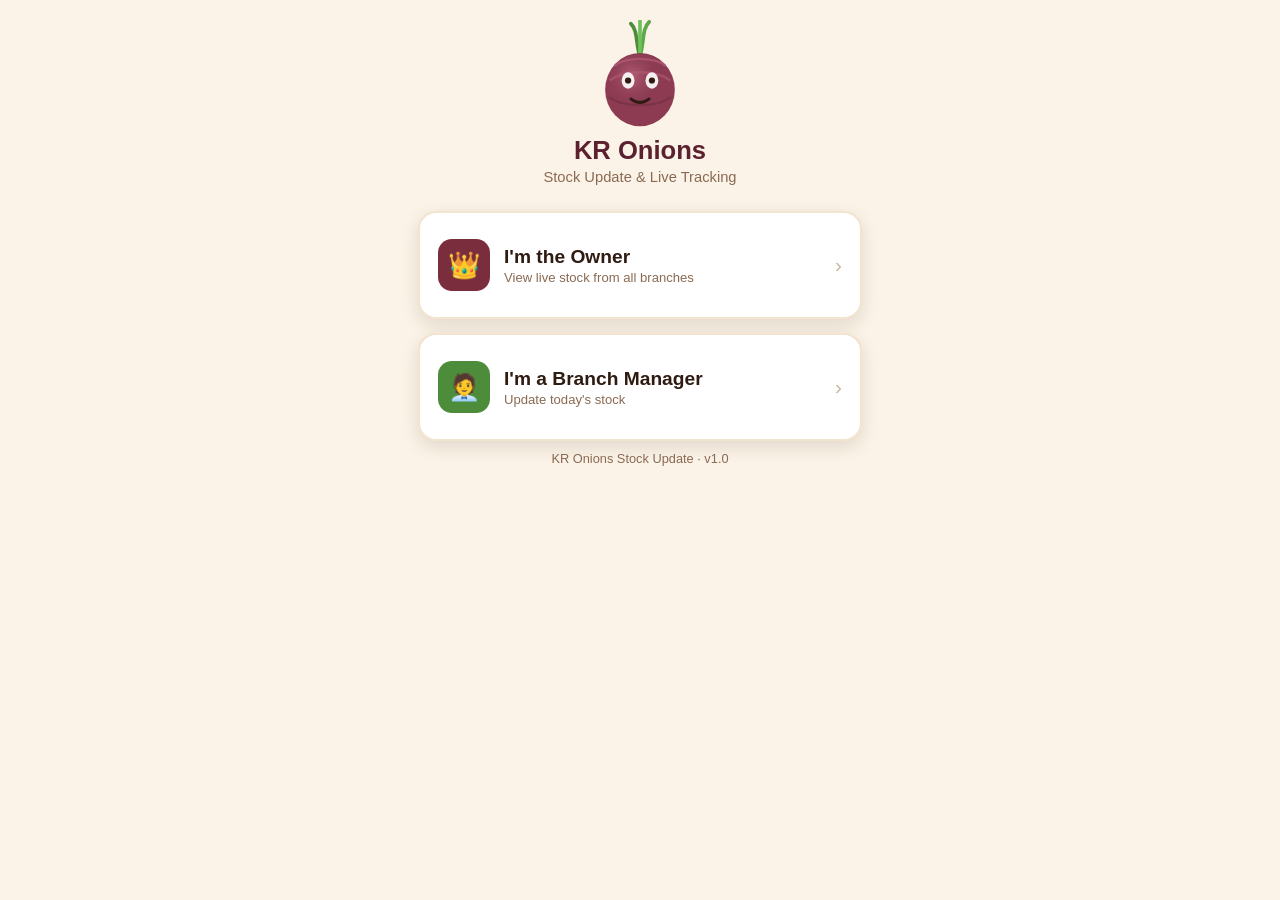
==== commit 904ad04e: "Add files via upload" ====
--- a/index.html
+++ b/index.html
@@ -10,7 +10,6 @@
 <link href="https://fonts.googleapis.com/css2?family=Poppins:wght@700;800&family=Inter:wght@400;600;700&display=swap" rel="stylesheet">
 
 <style>
-/* ================= THEME ================= */
 :root{
   --ink:#2E1B12; --maroon:#7A2E3D; --maroon-dk:#5C2130;
   --cream:#FBF3E7; --sack:#F2E4CE; --gold:#C98A2B; --gold-lt:#E7C9A9;
@@ -72,8 +71,10 @@
 .btn-primary{background:var(--maroon);color:#fff;}
 .btn-whatsapp{background:#25D366;color:#fff;}
 .btn-ghost{background:var(--sack);color:var(--maroon-dk);}
+.btn-danger{background:#fff;color:var(--red);border:2px solid var(--red);}
 .btn[disabled]{opacity:.55;cursor:not-allowed;}
 .btn+.btn{margin-top:12px;}
+.btn-sm{padding:9px 12px;font-size:.82rem;border-radius:10px;width:auto;}
 
 .kr-banner{position:fixed;left:50%;bottom:24px;transform:translate(-50%,20px);max-width:90%;
   padding:13px 20px;border-radius:12px;font-weight:600;color:#fff;background:var(--ink);
@@ -85,10 +86,6 @@
   box-shadow:var(--shadow);padding:18px;margin-bottom:16px;}
 .branch-summary .head h3{color:var(--maroon-dk);font-size:1.1rem;}
 .branch-summary .updated{font-size:.78rem;color:#8a6a53;margin-bottom:12px;}
-.totals-row{display:flex;gap:10px;margin-bottom:12px;}
-.totals-row .stat{flex:1;background:var(--sack);border-radius:12px;padding:10px 12px;text-align:center;}
-.totals-row .stat .num{font-size:1.15rem;font-weight:800;color:var(--maroon-dk);}
-.totals-row .stat .lab{font-size:.72rem;color:#8a6a53;}
 .breakdown-list{border-top:1px dashed var(--sack);padding-top:10px;}
 .breakdown-row{display:flex;justify-content:space-between;padding:6px 0;font-size:.9rem;}
 .breakdown-row .vals{color:#8a6a53;}
@@ -102,7 +99,8 @@
 .record-row .sub{font-size:.8rem;color:#8a6a53;margin:3px 0 8px;}
 .record-row .nums{display:flex;gap:16px;font-size:.92rem;}
 .record-row .tag{display:inline-block;font-size:.7rem;font-weight:700;padding:3px 8px;border-radius:8px;
-  background:var(--gold-lt);color:var(--maroon-dk);margin-top:6px;}
+  background:var(--gold-lt);color:var(--maroon-dk);margin-top:6px;margin-right:6px;}
+.record-row .row-actions{display:flex;gap:8px;margin-top:10px;}
 
 .summary-box{background:#fff;border:2px solid var(--sack);border-radius:var(--radius);padding:20px;
   box-shadow:var(--shadow);margin-bottom:20px;white-space:pre-wrap;font-size:.94rem;line-height:1.5;}
@@ -110,7 +108,30 @@
   display:flex;align-items:center;justify-content:center;font-size:32px;margin:0 auto 14px;}
 .center{text-align:center;} .small-note{font-size:.8rem;color:#8a6a53;text-align:center;margin-top:10px;}
 
-/* ---- Accordion (full stock entry page) ---- */
+.price-banner{background:var(--maroon);color:#fff;border-radius:14px;padding:14px 16px;margin-bottom:18px;
+  display:flex;justify-content:space-between;gap:10px;font-size:.88rem;}
+.price-banner .p-block{text-align:center;flex:1;}
+.price-banner .p-num{font-size:1.15rem;font-weight:800;}
+.price-banner .p-lab{font-size:.7rem;opacity:.85;}
+
+.batch-row{display:flex;justify-content:space-between;padding:7px 0;font-size:.85rem;
+  border-bottom:1px dashed var(--sack);}
+.batch-row:last-child{border-bottom:none;}
+.batch-row .who{color:var(--ink);}
+.batch-row .bid{font-size:.72rem;color:#8a6a53;}
+.batch-row .rem{color:var(--maroon-dk);font-weight:700;}
+.variety-group-title{font-weight:700;color:var(--maroon-dk);font-size:.88rem;margin:12px 0 4px;}
+.onions-total-line{display:flex;justify-content:space-between;padding:10px 12px;background:var(--sack);
+  border-radius:10px;margin-bottom:12px;font-weight:700;color:var(--maroon-dk);font-size:.9rem;}
+
+.chat-log{display:flex;flex-direction:column;gap:10px;margin-bottom:16px;min-height:120px;}
+.chat-bubble{max-width:88%;padding:12px 14px;border-radius:14px;font-size:.9rem;line-height:1.5;white-space:pre-wrap;}
+.chat-bubble.user{align-self:flex-end;background:var(--maroon);color:#fff;border-bottom-right-radius:4px;}
+.chat-bubble.bot{align-self:flex-start;background:#fff;border:2px solid var(--sack);color:var(--ink);border-bottom-left-radius:4px;}
+.chat-input-row{display:flex;gap:8px;}
+.chat-input-row input{flex:1;padding:14px;border-radius:12px;border:2px solid var(--sack);font-size:.95rem;font-family:inherit;}
+.chat-input-row input:focus{outline:none;border-color:var(--gold);}
+
 .accordion{background:#fff;border:2px solid var(--sack);border-radius:var(--radius);
   box-shadow:var(--shadow);margin-bottom:14px;overflow:hidden;}
 .accordion-header{display:flex;align-items:center;gap:14px;padding:16px 18px;cursor:pointer;
@@ -122,7 +143,7 @@
 .accordion-header .chev{margin-left:auto;color:#C9B79E;font-size:1.2rem;transition:transform .2s ease;}
 .accordion.open .accordion-header .chev{transform:rotate(90deg);}
 .accordion-body{max-height:0;overflow:hidden;transition:max-height .25s ease;}
-.accordion.open .accordion-body{max-height:2000px;}
+.accordion.open .accordion-body{max-height:2400px;}
 .accordion-body-inner{padding:4px 18px 18px;}
 
 .variety-block{border-top:1px dashed var(--sack);padding-top:14px;margin-top:14px;}
@@ -141,40 +162,17 @@
   font-size:.95rem;color:var(--ink);font-family:inherit;}
 .entry-mini-field textarea{min-height:50px;resize:vertical;}
 .entry-mini-field input:focus,.entry-mini-field textarea:focus,.entry-mini-field select:focus{outline:none;border-color:var(--gold);}
-
-.onions-total-line{display:flex;justify-content:space-between;padding:10px 12px;background:var(--sack);
-  border-radius:10px;margin-bottom:12px;font-weight:700;color:var(--maroon-dk);font-size:.9rem;}
-
-/* ---- Price banner ---- */
-.price-banner{background:var(--maroon);color:#fff;border-radius:14px;padding:14px 16px;margin-bottom:18px;
-  display:flex;justify-content:space-between;gap:10px;font-size:.88rem;}
-.price-banner .p-block{text-align:center;flex:1;}
-.price-banner .p-num{font-size:1.15rem;font-weight:800;}
-.price-banner .p-lab{font-size:.7rem;opacity:.85;}
-
-/* ---- Batch breakdown (dashboard) ---- */
-.batch-row{display:flex;justify-content:space-between;padding:7px 0;font-size:.85rem;
-  border-bottom:1px dashed var(--sack);}
-.batch-row:last-child{border-bottom:none;}
-.batch-row .who{color:var(--ink);}
-.batch-row .bid{font-size:.72rem;color:#8a6a53;}
-.batch-row .rem{color:var(--maroon-dk);font-weight:700;}
-.variety-group-title{font-weight:700;color:var(--maroon-dk);font-size:.88rem;margin:12px 0 4px;}
-
-/* ---- Chatbot ---- */
-.chat-log{display:flex;flex-direction:column;gap:10px;margin-bottom:16px;min-height:120px;}
-.chat-bubble{max-width:88%;padding:12px 14px;border-radius:14px;font-size:.9rem;line-height:1.5;white-space:pre-wrap;}
-.chat-bubble.user{align-self:flex-end;background:var(--maroon);color:#fff;border-bottom-right-radius:4px;}
-.chat-bubble.bot{align-self:flex-start;background:#fff;border:2px solid var(--sack);color:var(--ink);border-bottom-left-radius:4px;}
-.chat-input-row{display:flex;gap:8px;}
-.chat-input-row input{flex:1;padding:14px;border-radius:12px;border:2px solid var(--sack);font-size:.95rem;font-family:inherit;}
-.chat-input-row input:focus{outline:none;border-color:var(--gold);}
+.arrival-date-note{font-size:.78rem;color:var(--green);font-weight:600;margin:-4px 0 10px;}
+
+.debug-box{background:#fff;border:2px dashed var(--sack);border-radius:14px;padding:14px;margin-bottom:16px;
+  font-size:.78rem;color:#8a6a53;font-family:monospace;white-space:pre-wrap;}
+.debug-toggle{font-size:.8rem;color:var(--maroon);font-weight:700;text-align:center;margin-bottom:10px;cursor:pointer;}
 </style>
 </head>
 <body>
 <div class="app-shell">
 
-  <!-- ============ VIEW: HOME / ROLE SELECT ============ -->
+  <!-- ============ HOME ============ -->
   <section id="view-home" class="view active">
     <div class="hero">
       <svg class="hero-onion" viewBox="0 0 120 120" xmlns="http://www.w3.org/2000/svg">
@@ -194,10 +192,7 @@
           <ellipse cx="73" cy="66" rx="7" ry="9" fill="#fff" opacity=".9"/>
           <circle cx="73" cy="66" r="3.4" fill="#2E1B12"/>
           <path d="M50 86 Q60 94 70 86" fill="none" stroke="#2E1B12" stroke-width="3" stroke-linecap="round"/>
-          <ellipse cx="42" cy="76" rx="4" ry="2.5" fill="#E7A9B8" opacity=".7"/>
-          <ellipse cx="78" cy="76" rx="4" ry="2.5" fill="#E7A9B8" opacity=".7"/>
         </g>
-        <path d="M48 114 Q60 122 72 114" fill="none" stroke="#C98A2B" stroke-width="3" stroke-linecap="round" opacity=".8"/>
         <defs>
           <radialGradient id="onionShade" cx="38%" cy="32%" r="75%">
             <stop offset="0%" stop-color="#B25D75"/>
@@ -211,21 +206,19 @@
     <div class="card-grid">
       <button class="tap-card role-card" onclick="go('view-owner-pin')">
         <div class="icon icon-onion">👑</div>
-        <div><div class="label">I'm the Owner</div>
-        <div class="meta">View live stock from all branches</div></div>
+        <div><div class="label">I'm the Owner</div><div class="meta">View live stock from all branches</div></div>
         <div class="chev">›</div>
       </button>
       <button class="tap-card role-card" onclick="startManagerFlow()">
         <div class="icon icon-branch">🧑‍💼</div>
-        <div><div class="label">I'm a Branch Manager</div>
-        <div class="meta">Update today's stock</div></div>
+        <div><div class="label">I'm a Branch Manager</div><div class="meta">Update today's stock</div></div>
         <div class="chev">›</div>
       </button>
     </div>
     <p class="small-note">KR Onions Stock Update · v1.0</p>
   </section>
 
-  <!-- ============ VIEW: OWNER PIN ============ -->
+  <!-- ============ OWNER PIN ============ -->
   <section id="view-owner-pin" class="view">
     <div class="topbar">
       <button class="back" onclick="go('view-home')">←</button>
@@ -237,7 +230,7 @@
     <button class="btn btn-primary" onclick="ownerLogin()">Continue</button>
   </section>
 
-  <!-- ============ VIEW: MANAGER BRANCH SELECT ============ -->
+  <!-- ============ BRANCH SELECT ============ -->
   <section id="view-branch" class="view">
     <div class="topbar">
       <button class="back" onclick="go('view-home')">←</button>
@@ -256,7 +249,7 @@
     </div>
   </section>
 
-  <!-- ============ VIEW: MANAGER HOME (Sales Today / Stock Arrival) ============ -->
+  <!-- ============ MANAGER HOME ============ -->
   <section id="view-manager-home" class="view">
     <div class="topbar">
       <button class="back" onclick="go('view-branch')">←</button>
@@ -277,13 +270,16 @@
     </div>
   </section>
 
-  <!-- ============ VIEW: STOCK ARRIVAL (incoming stock / batch) ============ -->
+  <!-- ============ STOCK ARRIVAL ============ -->
   <section id="view-stock-arrival" class="view">
     <div class="topbar">
       <button class="back" onclick="go('view-manager-home')">←</button>
-      <div class="titles"><h1>Stock Arrival</h1><div class="sub" id="sa-branch-sub">Branch</div></div>
-    </div>
-
+      <div class="titles"><h1 id="sa-title">Stock Arrival</h1><div class="sub" id="sa-branch-sub">Branch</div></div>
+    </div>
+
+    <div class="field"><label>Stock Arrival Date</label>
+      <input type="date" id="sa-arrival-date">
+    </div>
     <div class="field"><label>Wholesaler Name</label>
       <input type="text" id="sa-wholesaler-name" placeholder="e.g. Ramesh Traders">
     </div>
@@ -318,9 +314,10 @@
     </div>
 
     <button class="btn btn-primary" id="sa-save-btn" onclick="saveStockArrival()">Save Stock Arrival</button>
+    <button class="btn btn-ghost" id="sa-cancel-edit-btn" style="display:none;" onclick="openStockArrival()">Cancel Edit</button>
   </section>
 
-  <!-- ============ VIEW: SALES TODAY (batch-linked, single page) ============ -->
+  <!-- ============ SALES TODAY ============ -->
   <section id="view-sales-entry" class="view">
     <div class="topbar">
       <button class="back" onclick="go('view-manager-home')">←</button>
@@ -357,7 +354,7 @@
     <p class="small-note">Leave a product's fields blank if nothing sold there today.</p>
   </section>
 
-  <!-- ============ VIEW: OWNER SETTINGS (pricing) ============ -->
+  <!-- ============ OWNER SETTINGS (pricing) ============ -->
   <section id="view-owner-settings" class="view">
     <div class="topbar">
       <button class="back" onclick="go('view-dashboard')">←</button>
@@ -371,9 +368,11 @@
     </div>
     <button class="btn btn-primary" onclick="savePricing()">Save Price</button>
     <p class="small-note" id="price-current-note"></p>
+    <button class="btn btn-ghost" style="margin-top:24px;" onclick="exportAllData()">⬇️ Download Full Data Backup (JSON)</button>
+    <p class="small-note">Saves every stock arrival, sale, and price setting to one file on your device.</p>
   </section>
 
-  <!-- ============ VIEW: OWNER CHATBOT ============ -->
+  <!-- ============ CHATBOT ============ -->
   <section id="view-chatbot" class="view">
     <div class="topbar">
       <button class="back" onclick="go('view-dashboard')">←</button>
@@ -387,145 +386,77 @@
     <p class="small-note">Try: "stock in Gudiwada", "sold today", "batch LOT-45", "low stock"</p>
   </section>
 
-  <!-- ============ VIEW: FULL STOCK ENTRY (new single-page manager flow) ============ -->
-
-  <section id="view-full-entry" class="view">
-    <div class="topbar">
-      <button class="back" onclick="go('view-branch')">←</button>
-      <div class="titles"><h1 id="full-entry-branch">Branch</h1><div class="sub">Update today's stock — all products</div></div>
-    </div>
-
-    <div class="field"><label>Update Type</label>
-      <div class="pill-row" id="full-update-type-row"></div>
-    </div>
-
-    <!-- ONIONS -->
-    <div class="accordion" id="acc-onions">
-      <button class="accordion-header" onclick="toggleAccordion('acc-onions')">
-        <div class="icon icon-onion">🧅</div>
-        <div><div class="label">Onions</div><div class="meta">Small / Medium / Large</div></div>
-        <div class="chev">›</div>
-      </button>
-      <div class="accordion-body"><div class="accordion-body-inner" id="onion-fields"></div></div>
-    </div>
-
-    <!-- GARLIC -->
-    <div class="accordion" id="acc-garlic">
-      <button class="accordion-header" onclick="toggleAccordion('acc-garlic')">
-        <div class="icon icon-garlic">🧄</div>
-        <div><div class="label">Garlic</div><div class="meta">Bags, kgs/tons, remarks</div></div>
-        <div class="chev">›</div>
-      </button>
-      <div class="accordion-body"><div class="accordion-body-inner" id="garlic-fields"></div></div>
-    </div>
-
-    <!-- TAMARIND -->
-    <div class="accordion" id="acc-tamarind">
-      <button class="accordion-header" onclick="toggleAccordion('acc-tamarind')">
-        <div class="icon icon-tamarind">🍂</div>
-        <div><div class="label">Tamarind</div><div class="meta">Bags, kgs/tons, remarks</div></div>
-        <div class="chev">›</div>
-      </button>
-      <div class="accordion-body"><div class="accordion-body-inner" id="tamarind-fields"></div></div>
-    </div>
-
-    <button class="btn btn-primary" id="full-save-btn" onclick="saveFullEntry()" style="margin-top:8px;">Save Full Stock Update</button>
-    <p class="small-note">Leave a product's fields blank if there's nothing to update for it right now.</p>
-  </section>
-
-  <!-- ============ VIEW: PRODUCT SELECT (legacy — no longer in the main flow) ============ -->
-  <section id="view-product" class="view">
-    <div class="topbar">
-      <button class="back" onclick="go('view-branch')">←</button>
-      <div class="titles"><h1 id="product-branch-title">Branch</h1><div class="sub">Select product to update</div></div>
-    </div>
-    <div class="card-grid" id="product-list"></div>
-  </section>
-
-  <!-- ============ VIEW: VARIETY SELECT (onions) ============ -->
-  <section id="view-variety" class="view">
-    <div class="topbar">
-      <button class="back" onclick="go('view-product')">←</button>
-      <div class="titles"><h1>Onions</h1><div class="sub">Select variety</div></div>
-    </div>
-    <div class="card-grid" id="variety-list"></div>
-  </section>
-
-  <!-- ============ VIEW: STOCK ENTRY ============ -->
-  <section id="view-entry" class="view">
-    <div class="topbar">
-      <button class="back" id="entry-back">←</button>
-      <div class="titles"><h1 id="entry-title">Stock Entry</h1><div class="sub" id="entry-sub">Branch</div></div>
-    </div>
-    <div class="field"><label>Update Type</label>
-      <div class="pill-row" id="update-type-row"></div>
-    </div>
-    <div class="field"><label>Bags in Stock</label>
-      <input type="number" id="bags" min="0" step="1" inputmode="numeric" placeholder="e.g. 100">
-    </div>
-    <div class="field"><label>Kgs in Stock</label>
-      <input type="number" id="kgs" min="0" step="0.1" inputmode="decimal" placeholder="e.g. 5000">
-    </div>
-    <div class="field"><label>Notes (optional)</label>
-      <textarea id="notes" placeholder="Any remarks..."></textarea>
-    </div>
-    <button class="btn btn-primary" id="save-btn" onclick="saveEntry()">Save Update</button>
-  </section>
-
-  <!-- ============ VIEW: SUMMARY / WHATSAPP ============ -->
+  <!-- ============ SUMMARY / WHATSAPP ============ -->
   <section id="view-summary" class="view">
     <div class="center" style="margin-top:20px;">
       <div class="checkmark">✓</div>
-      <h1>Update Saved</h1>
+      <h1>Saved</h1>
       <p class="small-note" style="margin-bottom:20px;">Here's what was recorded</p>
     </div>
     <div class="summary-box" id="summary-text">Loading...</div>
     <button class="btn btn-whatsapp" id="wa-btn">Share to WhatsApp</button>
-    <button class="btn btn-primary" onclick="addAnother()">Add Another Update</button>
+    <button class="btn btn-primary" id="summary-primary-btn">Add Another</button>
     <button class="btn btn-ghost" onclick="goHome()">Back to Home</button>
   </section>
 
-  <!-- ============ VIEW: OWNER DASHBOARD ============ -->
+  <!-- ============ OWNER DASHBOARD ============ -->
   <section id="view-dashboard" class="view">
     <div class="topbar">
       <button class="back" onclick="goHome()">←</button>
       <div class="titles"><h1>Owner Dashboard</h1><div class="sub" id="today-label">Live Stock</div></div>
     </div>
     <div class="price-banner" id="dash-price-banner" style="display:none;"></div>
-    <div class="pill-row" style="margin-bottom:18px;">
+    <div class="pill-row" style="margin-bottom:12px;">
       <div class="pill" style="flex:1;" onclick="openHistory()">📖 History</div>
-      <div class="pill" style="flex:1;" onclick="go('view-chatbot'); initChatbot();">💬 Ask KR Onions</div>
-      <div class="pill" style="flex:1;" onclick="openOwnerSettings()">⚙️ Price Settings</div>
-    </div>
+      <div class="pill" style="flex:1;" onclick="go('view-chatbot'); initChatbot();">💬 Ask</div>
+      <div class="pill" style="flex:1;" onclick="openOwnerSettings()">⚙️ Price</div>
+    </div>
+    <div class="debug-toggle" onclick="toggleDebug()">🔍 Toggle Debug Info</div>
+    <div class="debug-box" id="debug-box" style="display:none;">Loading...</div>
     <div id="branch-summaries">Loading stock...</div>
   </section>
 
-  <!-- ============ VIEW: HISTORY ============ -->
+  <!-- ============ HISTORY ============ -->
   <section id="view-history" class="view">
     <div class="topbar">
       <button class="back" onclick="go('view-dashboard')">←</button>
-      <div class="titles"><h1>Stock History</h1><div class="sub">Digital stock book</div></div>
+      <div class="titles"><h1>Stock History</h1><div class="sub">Arrivals &amp; sales by date</div></div>
     </div>
     <div class="filter-bar">
-      <div class="field full"><label>Date</label><input type="date" id="f-date"></div>
-      <div class="field"><label>Branch</label><select id="f-branch"><option value="">All Branches</option></select></div>
-      <div class="field"><label>Product</label><select id="f-product"><option value="">All Products</option></select></div>
-      <div class="field full"><label>Update Type</label>
-        <select id="f-updatetype"><option value="">Both (Before Lunch &amp; Closing)</option></select>
-      </div>
-    </div>
-    <div id="history-results">Loading...</div>
+      <div class="field full"><label>Date</label><input type="date" id="h-date"></div>
+      <div class="field"><label>Branch</label><select id="h-branch"><option value="">All Branches</option></select></div>
+      <div class="field"><label>Product</label><select id="h-product"><option value="">All Products</option></select></div>
+    </div>
+    <div id="h-summary" style="margin-bottom:10px;"></div>
+
+    <h3 style="color:var(--maroon-dk);margin-bottom:10px;">🚚 Stock Arrivals</h3>
+    <div id="h-arrivals">Loading...</div>
+
+    <h3 style="color:var(--maroon-dk);margin:20px 0 10px;">🧾 Sales</h3>
+    <div id="h-sales">Loading...</div>
+  </section>
+
+  <!-- ============ EDIT SALE (compact) ============ -->
+  <section id="view-edit-sale" class="view">
+    <div class="topbar">
+      <button class="back" onclick="go('view-history')">←</button>
+      <div class="titles"><h1>Edit Sale</h1><div class="sub" id="es-context">Batch</div></div>
+    </div>
+    <div class="field"><label>Bags Sold</label><input type="number" id="es-bags" min="0" step="1"></div>
+    <div class="field"><label>Kgs Sold</label><input type="number" id="es-kgs" min="0" step="0.1"></div>
+    <div class="field"><label>Remarks</label><textarea id="es-notes"></textarea></div>
+    <button class="btn btn-primary" onclick="saveEditSale()">Save Changes</button>
+    <button class="btn btn-ghost" onclick="go('view-history')">Cancel</button>
   </section>
 
 </div>
 
 <script>
 /* ======================================================
-   KR ONIONS STOCK UPDATE — SINGLE FILE APP
+   KR ONIONS STOCK UPDATE — SINGLE FILE APP (v3)
    Edit BRANCHES / OWNER_PIN / WORKER_URL below as needed.
    ====================================================== */
 
-// ---- EDIT THESE -----------------------------------------------
 const BRANCHES = [
   { id:"branch1", name:"Hanuman Junction", pin:"1111" },
   { id:"branch2", name:"Gudiwada",         pin:"2222" },
@@ -536,7 +467,6 @@
 // Paste your Cloudflare Worker URL here (no trailing slash):
 const WORKER_URL = "https://kr-onions.boddedahimateja.workers.dev";
 
-// -----------------------------------------------------------------
 const PRODUCTS = [
   { id:"onions",   name:"Onions",   hasVariety:true,  icon:"🧅", iconClass:"icon-onion" },
   { id:"garlic",   name:"Garlic",   hasVariety:false, icon:"🧄", iconClass:"icon-garlic" },
@@ -547,12 +477,7 @@
   { id:"medium", name:"Medium Onions" },
   { id:"large",  name:"Large Onions" }
 ];
-const UPDATE_TYPES = [
-  { id:"before_lunch", name:"Before Lunch" },
-  { id:"closing",      name:"Closing Stock" }
-];
-
-// ---- State (in-memory, resets on reload — simplest for v1) -------
+
 let state = {};
 let dashboardTimer = null;
 
@@ -562,13 +487,8 @@
   document.getElementById(viewId).classList.add("active");
   window.scrollTo(0, 0);
 }
-function goHome() {
-  state = {};
-  stopDashboardPolling();
-  go("view-home");
-}
-
-// ---- Toast --------------------------------------------------------
+function goHome() { state = {}; stopDashboardPolling(); go("view-home"); }
+
 function showBanner(msg, type) {
   let el = document.getElementById("kr-banner");
   if (!el) { el = document.createElement("div"); el.id = "kr-banner"; document.body.appendChild(el); }
@@ -578,7 +498,6 @@
   el._t = setTimeout(() => el.classList.remove("show"), 3200);
 }
 
-// ---- Date / number helpers -----------------------------------------
 function dateKeyFor(d = new Date()) {
   const y=d.getFullYear(), m=String(d.getMonth()+1).padStart(2,"0"), day=String(d.getDate()).padStart(2,"0");
   return `${y}-${m}-${day}`;
@@ -587,7 +506,6 @@
   return d.toLocaleDateString("en-IN",{day:"2-digit",month:"long",year:"numeric"});
 }
 function fmtNum(n){ return Number(n||0).toLocaleString("en-IN"); }
-function updateTypeLabel(id){ const u=UPDATE_TYPES.find(u=>u.id===id); return u?u.name:id; }
 function lineLabel(r){
   if (r.productType === "onions") { const v=ONION_VARIETIES.find(v=>v.id===r.variety); return v?v.name:"Onions"; }
   const p=PRODUCTS.find(p=>p.id===r.productType); return p?p.name:r.productType;
@@ -639,29 +557,47 @@
   openManagerHome();
 }
 
-// ---- Manager Home (Sales Today / Stock Arrival) ----------------------------
 function openManagerHome() {
   document.getElementById("mh-branch-title").textContent = "KR Onions - " + state.branchName;
   loadPriceBanner("mh-price-banner");
   go("view-manager-home");
 }
 
-// ---- Stock Arrival (incoming stock / batch creation) ------------------------
-function openStockArrival() {
+// ============================================================
+// STOCK ARRIVAL (create + edit)
+// ============================================================
+function openStockArrival(editRecord) {
   document.getElementById("sa-branch-sub").textContent = "KR Onions - " + state.branchName;
-  ["sa-wholesaler-name","sa-wholesaler-id","sa-lot-number","sa-bags","sa-qty","sa-price","sa-notes"]
-    .forEach(id => document.getElementById(id).value = "");
-  document.getElementById("sa-unit").value = "kg";
-
-  state.saProduct = null; state.saVariety = null;
+  document.getElementById("sa-title").textContent = editRecord ? "Edit Stock Arrival" : "Stock Arrival";
+  document.getElementById("sa-save-btn").textContent = editRecord ? "Update Stock Arrival" : "Save Stock Arrival";
+  document.getElementById("sa-cancel-edit-btn").style.display = editRecord ? "block" : "none";
+  state.editIncomingKey = editRecord ? editRecord._key : null;
+  state.editIncomingBatchId = editRecord ? editRecord.batchId : null;
+
+  document.getElementById("sa-arrival-date").value = editRecord ? editRecord.arrivalDate : dateKeyFor();
+  document.getElementById("sa-wholesaler-name").value = editRecord ? editRecord.wholesalerName : "";
+  document.getElementById("sa-wholesaler-id").value = editRecord ? editRecord.wholesalerId : "";
+  document.getElementById("sa-lot-number").value = editRecord ? editRecord.lotNumber : "";
+  document.getElementById("sa-bags").value = editRecord ? editRecord.bags : "";
+  document.getElementById("sa-qty").value = editRecord ? editRecord.kgs : "";
+  document.getElementById("sa-unit").value = "kg"; // stored kgs are already normalized to kg
+  document.getElementById("sa-price").value = editRecord && editRecord.purchasePrice != null ? editRecord.purchasePrice : "";
+  document.getElementById("sa-notes").value = editRecord ? (editRecord.notes || "") : "";
+
+  // Lot number is locked once created — sales already reference the batch by id.
+  document.getElementById("sa-lot-number").disabled = !!editRecord;
+
+  state.saProduct = editRecord ? editRecord.productType : null;
+  state.saVariety = editRecord ? editRecord.variety : null;
 
   const prow = document.getElementById("sa-product-row");
   prow.innerHTML = "";
   PRODUCTS.forEach(p => {
     const pill = document.createElement("div");
-    pill.className = "pill";
+    pill.className = "pill" + (state.saProduct === p.id ? " selected" : "");
     pill.textContent = p.name;
     pill.onclick = () => {
+      if (editRecord) return; // product/variety locked when editing
       [...prow.children].forEach(c => c.classList.remove("selected"));
       pill.classList.add("selected");
       state.saProduct = p.id;
@@ -677,7 +613,7 @@
     vrow.innerHTML = "";
     ONION_VARIETIES.forEach(v => {
       const pill = document.createElement("div");
-      pill.className = "pill";
+      pill.className = "pill" + (state.saVariety === v.id ? " selected" : "");
       pill.textContent = v.name;
       pill.onclick = () => {
         [...vrow.children].forEach(c => c.classList.remove("selected"));
@@ -688,10 +624,18 @@
     });
   }
 
+  if (state.saProduct === "onions") {
+    document.getElementById("sa-variety-field").style.display = "block";
+    buildVarietyRow();
+  } else {
+    document.getElementById("sa-variety-field").style.display = "none";
+  }
+
   go("view-stock-arrival");
 }
 
 async function saveStockArrival() {
+  const arrivalDate = document.getElementById("sa-arrival-date").value;
   const wholesalerName = document.getElementById("sa-wholesaler-name").value.trim();
   const wholesalerId = document.getElementById("sa-wholesaler-id").value.trim();
   const lotNumber = document.getElementById("sa-lot-number").value.trim();
@@ -701,6 +645,7 @@
   const price = document.getElementById("sa-price").value;
   const notes = document.getElementById("sa-notes").value.trim();
 
+  if (!arrivalDate) { showBanner("Select the stock arrival date.", "error"); return; }
   if (!wholesalerName) { showBanner("Enter the wholesaler's name.", "error"); return; }
   if (!lotNumber) { showBanner("Enter a batch / lot number.", "error"); return; }
   if (!state.saProduct) { showBanner("Select a product.", "error"); return; }
@@ -713,30 +658,41 @@
   saveBtn.disabled = true; saveBtn.textContent = "Saving...";
 
   try {
-    const res = await fetch(`${WORKER_URL}/api/incoming`, {
-      method: "POST", headers: { "Content-Type": "application/json" },
-      body: JSON.stringify({
-        branchId: state.branchId, branchName: state.branchName,
-        wholesalerName, wholesalerId, lotNumber,
-        productType: state.saProduct, variety: state.saVariety || "none",
-        bags: Number(bags), kgs, unit,
-        purchasePrice: price !== "" ? Number(price) : null,
-        notes
-      })
-    });
-    const data = await res.json().catch(() => ({}));
+    let res, data;
+    if (state.editIncomingKey) {
+      res = await fetch(`${WORKER_URL}/api/incoming`, {
+        method: "PATCH", headers: { "Content-Type": "application/json" },
+        body: JSON.stringify({ key: state.editIncomingKey, arrivalDate, wholesalerName, wholesalerId, bags: Number(bags), kgs, unit, purchasePrice: price !== "" ? Number(price) : null, notes })
+      });
+    } else {
+      res = await fetch(`${WORKER_URL}/api/incoming`, {
+        method: "POST", headers: { "Content-Type": "application/json" },
+        body: JSON.stringify({
+          branchId: state.branchId, branchName: state.branchName,
+          wholesalerName, wholesalerId, lotNumber, arrivalDate,
+          productType: state.saProduct, variety: state.saVariety || "none",
+          bags: Number(bags), kgs, unit,
+          purchasePrice: price !== "" ? Number(price) : null,
+          notes
+        })
+      });
+    }
+    data = await res.json().catch(() => ({}));
     if (!res.ok) throw new Error(data.error || `Save failed (${res.status})`);
-    showBanner(`Stock arrival saved — Batch ${data.batchId}`, "success");
+    showBanner(state.editIncomingKey ? "Stock arrival updated!" : `Stock arrival saved — Batch ${data.batchId}`, "success");
+    state.editIncomingKey = null;
     setTimeout(() => openManagerHome(), 500);
   } catch (err) {
     console.error(err);
-    showBanner("Could not save. Check Worker URL / internet connection.", "error");
+    showBanner(err.message || "Could not save. Check Worker URL / internet connection.", "error");
   } finally {
-    saveBtn.disabled = false; saveBtn.textContent = "Save Stock Arrival";
-  }
-}
-
-// ---- Sales Today (batch-linked, single page) --------------------------------
+    saveBtn.disabled = false; saveBtn.textContent = state.editIncomingKey ? "Update Stock Arrival" : "Save Stock Arrival";
+  }
+}
+
+// ============================================================
+// SALES TODAY
+// ============================================================
 async function openSalesEntry() {
   document.getElementById("se-branch-title").textContent = "KR Onions - " + state.branchName;
   loadPriceBanner("se-price-banner");
@@ -756,7 +712,6 @@
     return;
   }
   state.saleLiveStock = liveStock.filter(b => b.bagsRemaining > 0);
-
   buildSaleFields();
   ["acc-sale-onions","acc-sale-garlic","acc-sale-tamarind"].forEach(id => document.getElementById(id).classList.remove("open"));
 }
@@ -774,8 +729,9 @@
       </select>
     </div>
     <div class="entry-mini-field"><label>Batch</label>
-      <select id="${idPrefix}-batch"><option value="">— Select wholesaler first —</option></select>
-    </div>
+      <select id="${idPrefix}-batch" onchange="onSaleBatchChange('${idPrefix}')"><option value="">— Select wholesaler first —</option></select>
+    </div>
+    <div class="arrival-date-note" id="${idPrefix}-arrival-note" style="display:none;"></div>
     <div class="entry-mini-field"><label>Bags Sold</label>
       <input type="number" id="${idPrefix}-bagssold" min="0" step="1" inputmode="numeric" placeholder="e.g. 20"></div>
     <div class="entry-mini-field"><label>Kgs Sold</label>
@@ -791,6 +747,20 @@
   batchSelect.innerHTML = batches.length
     ? batches.map(b => `<option value="${b.batchId}">${b.lotNumber} — ${fmtNum(b.bagsRemaining)} bags left</option>`).join("")
     : `<option value="">No batches for this wholesaler</option>`;
+  document.getElementById(`${idPrefix}-arrival-note`).style.display = "none";
+  onSaleBatchChange(idPrefix);
+}
+
+function onSaleBatchChange(idPrefix) {
+  const batchId = document.getElementById(`${idPrefix}-batch`).value;
+  const note = document.getElementById(`${idPrefix}-arrival-note`);
+  const batch = (state.saleBatchesByField[idPrefix] || []).find(b => b.batchId === batchId);
+  if (batch) {
+    note.textContent = `📅 Arrival Date: ${batch.arrivalDate}  ·  ${fmtNum(batch.bagsRemaining)} bags remaining`;
+    note.style.display = "block";
+  } else {
+    note.style.display = "none";
+  }
 }
 
 function buildSaleFields() {
@@ -817,20 +787,13 @@
   const batches = state.saleBatchesByField[idPrefix] || [];
   if (batches.length === 0) return { skip: true };
 
-  const wholesalerEl = document.getElementById(`${idPrefix}-wholesaler`);
-  const batchEl = document.getElementById(`${idPrefix}-batch`);
-  const bagsEl = document.getElementById(`${idPrefix}-bagssold`);
-  const kgsEl = document.getElementById(`${idPrefix}-kgssold`);
-  const notesEl = document.getElementById(`${idPrefix}-notes`);
-
-  const wholesaler = wholesalerEl.value;
-  const batchId = batchEl.value;
-  const bagsSold = bagsEl.value.trim();
-  const kgsSold = kgsEl.value.trim();
-  const notes = notesEl.value.trim();
+  const wholesaler = document.getElementById(`${idPrefix}-wholesaler`).value;
+  const batchId = document.getElementById(`${idPrefix}-batch`).value;
+  const bagsSold = document.getElementById(`${idPrefix}-bagssold`).value.trim();
+  const kgsSold = document.getElementById(`${idPrefix}-kgssold`).value.trim();
+  const notes = document.getElementById(`${idPrefix}-notes`).value.trim();
 
   if (!wholesaler && bagsSold === "" && kgsSold === "") return { skip: true };
-
   if (!wholesaler || !batchId) return { error: `${label}: select a wholesaler and batch.` };
   if (bagsSold === "" || kgsSold === "") return { error: `${label}: enter both bags sold and kgs sold.` };
   if (isNaN(bagsSold) || isNaN(kgsSold) || Number(bagsSold) < 0 || Number(kgsSold) < 0) {
@@ -904,13 +867,7 @@
   const garlicRecord = records.find(r => r.productType === "garlic");
   const tamarindRecord = records.find(r => r.productType === "tamarind");
 
-  const lines = [
-    "KR Onions — Sales Update",
-    `Branch: ${first.branchName}`,
-    `Date: ${first.dateLabel}`,
-    `Time: ${first.timeLabel}`,
-    ""
-  ];
+  const lines = ["KR Onions — Sales Update", `Branch: ${first.branchName}`, `Date: ${first.dateLabel}`, `Time: ${first.timeLabel}`, ""];
   if (onionRecords.length > 0) {
     const totalBags = onionRecords.reduce((s,r)=>s+Number(r.bagsSold||0),0);
     lines.push(`Onions Total Bags Sold: ${fmtNum(totalBags)}`);
@@ -924,340 +881,22 @@
   const msg = lines.join("\n");
   document.getElementById("summary-text").textContent = msg;
   document.getElementById("wa-btn").onclick = () => window.open(`https://wa.me/?text=${encodeURIComponent(msg)}`, "_blank");
-  const addAnotherBtn = document.querySelector("#view-summary .btn-primary");
-  addAnotherBtn.onclick = () => openManagerHome();
+  const btn = document.getElementById("summary-primary-btn");
+  btn.textContent = "Add Another";
+  btn.onclick = () => openManagerHome();
   go("view-summary");
 }
 
-// ---- NEW: single-page full stock entry (Onions/Garlic/Tamarind together) -----
-function toggleAccordion(id) {
-  document.getElementById(id).classList.toggle("open");
-}
-
-function miniField(idPrefix, kind) {
-  if (kind === "notes") {
-    return `<div class="entry-mini-field"><label>Remarks (optional)</label>
-      <textarea id="${idPrefix}-notes" placeholder="Any remarks..."></textarea></div>`;
-  }
-  return `<div class="entry-mini-field"><label>Bags</label>
-      <input type="number" id="${idPrefix}-bags" min="0" step="1" inputmode="numeric" placeholder="e.g. 100"></div>
-    <div class="entry-mini-field"><label>Kgs or Tons</label>
-      <div class="qty-row">
-        <input type="number" id="${idPrefix}-qty" min="0" step="0.1" inputmode="decimal" placeholder="e.g. 5000">
-        <select id="${idPrefix}-unit"><option value="kg">Kg</option><option value="ton">Tons</option></select>
-      </div>
-    </div>`;
-}
-
-function openFullEntry() {
-  document.getElementById("full-entry-branch").textContent = "KR Onions - " + state.branchName;
-
-  // Update type pills (applies to the whole submission)
-  const row = document.getElementById("full-update-type-row");
-  row.innerHTML = "";
-  state.fullSelectedType = null;
-  UPDATE_TYPES.forEach(u => {
-    const pill = document.createElement("div");
-    pill.className = "pill";
-    pill.textContent = u.name;
-    pill.onclick = () => {
-      [...row.children].forEach(c => c.classList.remove("selected"));
-      pill.classList.add("selected");
-      state.fullSelectedType = u.id;
-    };
-    row.appendChild(pill);
-  });
-
-  // Onions: three variety blocks inside one accordion
-  document.getElementById("onion-fields").innerHTML = ONION_VARIETIES.map(v => `
-    <div class="variety-block">
-      <div class="variety-name">${v.name}</div>
-      ${miniField("onion-" + v.id, "qty")}
-      ${miniField("onion-" + v.id, "notes")}
-    </div>`).join("");
-
-  // Garlic / Tamarind: single field group each
-  document.getElementById("garlic-fields").innerHTML = miniField("garlic", "qty") + miniField("garlic", "notes");
-  document.getElementById("tamarind-fields").innerHTML = miniField("tamarind", "qty") + miniField("tamarind", "notes");
-
-  // Reset all inputs and collapse accordions
-  ["acc-onions", "acc-garlic", "acc-tamarind"].forEach(id => document.getElementById(id).classList.remove("open"));
-
-  go("view-full-entry");
-}
-
-// Reads one product/variety's fields; returns { skip: true } if left blank,
-// { error: "..." } if invalid, or { skip: false, payload } if ready to save.
-function readEntryFields(idPrefix, productType, variety, varietyLabel) {
-  const bagsEl = document.getElementById(`${idPrefix}-bags`);
-  const qtyEl = document.getElementById(`${idPrefix}-qty`);
-  const unitEl = document.getElementById(`${idPrefix}-unit`);
-  const notesEl = document.getElementById(`${idPrefix}-notes`);
-
-  const bags = bagsEl.value.trim();
-  const qty = qtyEl.value.trim();
-  const notes = notesEl.value.trim();
-
-  if (bags === "" && qty === "") return { skip: true };
-
-  if (bags === "" || qty === "") {
-    return { error: `${varietyLabel}: enter both bags and kgs/tons, or leave both blank.` };
-  }
-  if (isNaN(bags) || isNaN(qty)) {
-    return { error: `${varietyLabel}: bags and kgs/tons must be numbers.` };
-  }
-  if (Number(bags) < 0 || Number(qty) < 0) {
-    return { error: `${varietyLabel}: bags and kgs/tons cannot be negative.` };
-  }
-
-  const unit = unitEl.value;
-  const kgs = unit === "ton" ? Number(qty) * 1000 : Number(qty);
-
-  return {
-    skip: false,
-    payload: {
-      branchId: state.branchId, branchName: state.branchName,
-      productType, variety: variety || "none",
-      bags: Number(bags), kgs, unit, qtyEntered: Number(qty),
-      updateType: state.fullSelectedType, managerName: state.managerName, notes
-    }
-  };
-}
-
-async function saveFullEntry() {
-  if (!state.fullSelectedType) { showBanner("Please select an update type.", "error"); return; }
-
-  const toSave = [];
-  let errorMsg = null;
-
-  ONION_VARIETIES.forEach(v => {
-    const r = readEntryFields("onion-" + v.id, "onions", v.id, v.name);
-    if (r.error && !errorMsg) errorMsg = r.error;
-    if (!r.skip && r.payload) toSave.push(r.payload);
-  });
-  const garlicR = readEntryFields("garlic", "garlic", "none", "Garlic");
-  if (garlicR.error && !errorMsg) errorMsg = garlicR.error;
-  if (!garlicR.skip && garlicR.payload) toSave.push(garlicR.payload);
-
-  const tamarindR = readEntryFields("tamarind", "tamarind", "none", "Tamarind");
-  if (tamarindR.error && !errorMsg) errorMsg = tamarindR.error;
-  if (!tamarindR.skip && tamarindR.payload) toSave.push(tamarindR.payload);
-
-  if (errorMsg) { showBanner(errorMsg, "error"); return; }
-  if (toSave.length === 0) { showBanner("Enter at least one product's stock before saving.", "error"); return; }
-
-  const saveBtn = document.getElementById("full-save-btn");
-  saveBtn.disabled = true; saveBtn.textContent = "Saving...";
-
-  const saved = [];
-  try {
-    for (const payload of toSave) {
-      const res = await fetch(`${WORKER_URL}/api/records`, {
-        method: "POST",
-        headers: { "Content-Type": "application/json" },
-        body: JSON.stringify(payload)
-      });
-      const data = await res.json().catch(() => ({}));
-      if (!res.ok) throw new Error(data.error || `Save failed (${res.status})`);
-      saved.push(data);
-    }
-    showBanner("Full stock update saved!", "success");
-    setTimeout(() => openCombinedSummary(saved), 400);
-  } catch (err) {
-    console.error(err);
-    showBanner(`Saved ${saved.length} of ${toSave.length} items — then: ${err.message}`, "error");
-  } finally {
-    saveBtn.disabled = false; saveBtn.textContent = "Save Full Stock Update";
-  }
-}
-
-function openCombinedSummary(records) {
-  const first = records[0];
-  const onionRecords = records.filter(r => r.productType === "onions");
-  const garlicRecord = records.find(r => r.productType === "garlic");
-  const tamarindRecord = records.find(r => r.productType === "tamarind");
-
-  const lines = [
-    "KR Onions Stock Update",
-    `Branch: ${first.branchName}`,
-    `Date: ${first.dateLabel}`,
-    `Time: ${first.timeLabel}`,
-    `Update Type: ${updateTypeLabel(first.updateType)}`,
-    ""
-  ];
-
-  if (onionRecords.length > 0) {
-    const onionTotalBags = onionRecords.reduce((s, r) => s + Number(r.bags || 0), 0);
-    lines.push(`Onions Total Bags: ${fmtNum(onionTotalBags)}`);
-    onionRecords.forEach(r => lines.push(`- ${lineLabel(r)}: ${fmtNum(r.bags)} bags, ${fmtNum(r.kgs)} kgs`));
-    lines.push("");
-  }
-  if (garlicRecord) {
-    lines.push(`Garlic: ${fmtNum(garlicRecord.bags)} bags, ${fmtNum(garlicRecord.kgs)} kgs`);
-    lines.push("");
-  }
-  if (tamarindRecord) {
-    lines.push(`Tamarind: ${fmtNum(tamarindRecord.bags)} bags, ${fmtNum(tamarindRecord.kgs)} kgs`);
-    lines.push("");
-  }
-  lines.push(`Updated by: ${first.managerName}`);
-
-  const msg = lines.join("\n");
-  document.getElementById("summary-text").textContent = msg;
-  document.getElementById("wa-btn").onclick = () => {
-    window.open(`https://wa.me/?text=${encodeURIComponent(msg)}`, "_blank");
-  };
-  // "Add Another Update" from the combined flow should return to the same branch's full entry screen.
-  const addAnotherBtn = document.querySelector("#view-summary .btn-primary");
-  addAnotherBtn.onclick = () => openFullEntry();
-  go("view-summary");
-}
-
-function openProductSelect() {
-  document.getElementById("product-branch-title").textContent = "KR Onions - " + state.branchName;
-  const list = document.getElementById("product-list");
-  list.innerHTML = "";
-  PRODUCTS.forEach(p => {
-    const card = document.createElement("button");
-    card.className = "tap-card";
-    card.innerHTML = `
-      <div class="icon ${p.iconClass}">${p.icon}</div>
-      <div><div class="label">${p.name}</div>
-      <div class="meta">${p.hasVariety ? "Small / Medium / Large" : "Update bags &amp; kgs"}</div></div>
-      <div class="chev">›</div>`;
-    card.onclick = () => {
-      state.product = p.id; state.productName = p.name;
-      state.variety = null; state.varietyName = null;
-      if (p.hasVariety) openVarietySelect(); else openEntry();
-    };
-    list.appendChild(card);
-  });
-  go("view-product");
-}
-
-function openVarietySelect() {
-  const list = document.getElementById("variety-list");
-  list.innerHTML = "";
-  ONION_VARIETIES.forEach(v => {
-    const card = document.createElement("button");
-    card.className = "tap-card";
-    card.innerHTML = `
-      <div class="icon icon-onion">🧅</div>
-      <div><div class="label">${v.name}</div><div class="meta">Update bags &amp; kgs</div></div>
-      <div class="chev">›</div>`;
-    card.onclick = () => { state.variety = v.id; state.varietyName = v.name; openEntry(); };
-    list.appendChild(card);
-  });
-  go("view-variety");
-}
-
-function openEntry() {
-  document.getElementById("entry-title").textContent = state.varietyName || state.productName;
-  document.getElementById("entry-sub").textContent = "KR Onions - " + state.branchName;
-  document.getElementById("bags").value = "";
-  document.getElementById("kgs").value = "";
-  document.getElementById("notes").value = "";
-  document.getElementById("entry-back").onclick = () => go(state.variety ? "view-variety" : "view-product");
-
-  const row = document.getElementById("update-type-row");
-  row.innerHTML = "";
-  state.selectedType = null;
-  UPDATE_TYPES.forEach(u => {
-    const pill = document.createElement("div");
-    pill.className = "pill";
-    pill.textContent = u.name;
-    pill.onclick = () => {
-      [...row.children].forEach(c => c.classList.remove("selected"));
-      pill.classList.add("selected");
-      state.selectedType = u.id;
-    };
-    row.appendChild(pill);
-  });
-  go("view-entry");
-}
-
-async function saveEntry() {
-  const bags = document.getElementById("bags").value;
-  const kgs = document.getElementById("kgs").value;
-  const notes = document.getElementById("notes").value.trim();
-  const saveBtn = document.getElementById("save-btn");
-
-  if (!state.selectedType) { showBanner("Please select an update type.", "error"); return; }
-  if (bags === "" || kgs === "") { showBanner("Bags and Kgs cannot be empty.", "error"); return; }
-  if (isNaN(bags) || isNaN(kgs)) { showBanner("Bags and Kgs must be numbers.", "error"); return; }
-  if (Number(bags) < 0 || Number(kgs) < 0) { showBanner("Bags and Kgs cannot be negative.", "error"); return; }
-
-  saveBtn.disabled = true; saveBtn.textContent = "Saving...";
-
-  const payload = {
-    branchId: state.branchId, branchName: state.branchName,
-    productType: state.product, variety: state.variety || "none",
-    bags: Number(bags), kgs: Number(kgs),
-    updateType: state.selectedType, managerName: state.managerName, notes
-  };
-
-  try {
-    const res = await fetch(`${WORKER_URL}/api/records`, {
-      method: "POST",
-      headers: { "Content-Type": "application/json" },
-      body: JSON.stringify(payload)
-    });
-    const data = await res.json().catch(() => ({}));
-    if (!res.ok) throw new Error(data.error || `Save failed (${res.status})`);
-
-    state.lastRecord = data;
-    showBanner("Stock update saved!", "success");
-    setTimeout(() => openSummary(data), 400);
-  } catch (err) {
-    console.error(err);
-    showBanner("Could not save. Check Worker URL / internet connection.", "error");
-  } finally {
-    saveBtn.disabled = false; saveBtn.textContent = "Save Update";
-  }
-}
-
-function openSummary(record) {
-  let totalBags = Number(record.bags||0), totalKgs = Number(record.kgs||0);
-  const msg = [
-    "KR Onions Stock Update",
-    `Branch: ${record.branchName}`,
-    `Date: ${record.dateLabel}`,
-    `Time: ${record.timeLabel}`,
-    `Update Type: ${updateTypeLabel(record.updateType)}`,
-    "",
-    `Total Bags: ${fmtNum(totalBags)}`,
-    `Total Kgs: ${fmtNum(totalKgs)}`,
-    "",
-    "Breakdown:",
-    `- ${lineLabel(record)}: ${fmtNum(record.bags)} bags, ${fmtNum(record.kgs)} kgs`,
-    "",
-    `Updated by: ${record.managerName}`
-  ].join("\n");
-
-  document.getElementById("summary-text").textContent = msg;
-  document.getElementById("wa-btn").onclick = () => {
-    window.open(`https://wa.me/?text=${encodeURIComponent(msg)}`, "_blank");
-  };
-  go("view-summary");
-}
-
-function addAnother() {
-  state.product = null; state.productName = null;
-  state.variety = null; state.varietyName = null;
-  openProductSelect();
-}
-
-// ---- Owner dashboard (v2: batch-level, live-stock based) ----------------
+// ============================================================
+// OWNER DASHBOARD (v3: live-stock based, batch-level, debug info)
+// ============================================================
 function openDashboard() {
-  document.getElementById("today-label").textContent = "Live Stock (Incoming − Sales, updates every few seconds)";
+  document.getElementById("today-label").textContent = "Current Stock (Incoming − Sales, updates every few seconds)";
   go("view-dashboard");
   loadPriceBanner("dash-price-banner");
   pollDashboard();
 }
-
-function stopDashboardPolling() {
-  if (dashboardTimer) { clearInterval(dashboardTimer); dashboardTimer = null; }
-}
+function stopDashboardPolling() { if (dashboardTimer) { clearInterval(dashboardTimer); dashboardTimer = null; } }
 
 function pollDashboard() {
   stopDashboardPolling();
@@ -1266,6 +905,7 @@
     try {
       const [liveStock, sales] = await Promise.all([fetchLiveStock(), fetchSales()]);
       renderDashboard(liveStock, sales, container);
+      renderDebug(liveStock, sales);
     } catch (err) {
       console.error(err);
       container.innerHTML = `<div class="empty-state">Could not load stock.<br>Check your Worker URL / internet connection.</div>`;
@@ -1284,13 +924,19 @@
   if (!res.ok) throw new Error(`Fetch failed (${res.status})`);
   return await res.json();
 }
-
 async function fetchSales(filters = {}) {
   const params = new URLSearchParams();
   if (filters.branch) params.set("branch", filters.branch);
   if (filters.date) params.set("date", filters.date);
-  if (filters.batchId) params.set("batchId", filters.batchId);
   const res = await fetch(`${WORKER_URL}/api/sales?${params.toString()}`);
+  if (!res.ok) throw new Error(`Fetch failed (${res.status})`);
+  return await res.json();
+}
+async function fetchIncoming(filters = {}) {
+  const params = new URLSearchParams();
+  if (filters.branch) params.set("branch", filters.branch);
+  if (filters.date) params.set("date", filters.date);
+  const res = await fetch(`${WORKER_URL}/api/incoming?${params.toString()}`);
   if (!res.ok) throw new Error(`Fetch failed (${res.status})`);
   return await res.json();
 }
@@ -1301,7 +947,6 @@
     container.innerHTML = `<div class="empty-state">No stock recorded yet.<br>Ask a branch manager to log a Stock Arrival.</div>`;
     return;
   }
-
   BRANCHES.forEach(branch => {
     const batches = liveStock.filter(b => b.branchId === branch.id);
     const branchSales = sales.filter(s => s.branchId === branch.id);
@@ -1309,22 +954,17 @@
     box.className = "branch-summary";
 
     if (batches.length === 0) {
-      box.innerHTML = `<div class="head"><h3>KR Onions - ${branch.name}</h3></div>
-        <div class="updated">No stock arrivals recorded yet</div>`;
+      box.innerHTML = `<div class="head"><h3>KR Onions - ${branch.name}</h3></div><div class="updated">No stock arrivals recorded yet</div>`;
       container.appendChild(box);
       return;
     }
 
-    // "Last updated" = most recent event of any kind (arrival or sale) for this branch.
-    const lastEventTimes = [...batches.map(b => b.createdAt), ...branchSales.map(s => s.createdAt)];
     const lastRow = [...batches, ...branchSales].sort((a,b)=>(b.createdAt||"").localeCompare(a.createdAt||""))[0];
-
     const onionBatches = batches.filter(b => b.productType === "onions");
     const garlicBatches = batches.filter(b => b.productType === "garlic");
     const tamarindBatches = batches.filter(b => b.productType === "tamarind");
 
     let sectionsHtml = "";
-
     if (onionBatches.length > 0) {
       const onionTotalBags = onionBatches.reduce((s,b)=>s+Number(b.bagsRemaining||0),0);
       sectionsHtml += `<div class="onions-total-line"><span>Onions Total Bags</span><span>${fmtNum(onionTotalBags)}</span></div>`;
@@ -1365,9 +1005,28 @@
     .sort((a,b) => (b.bagsRemaining||0) - (a.bagsRemaining||0))
     .map(b => `
       <div class="batch-row">
-        <div><div class="who">${b.wholesalerName}</div><div class="bid">Batch: ${b.lotNumber || b.batchId}</div></div>
+        <div><div class="who">${b.wholesalerName}</div><div class="bid">Batch: ${b.lotNumber || b.batchId} · Arrival: ${b.arrivalDate || "—"}</div></div>
         <div class="rem">${fmtNum(b.bagsRemaining)} bags</div>
       </div>`).join("") + `</div>`;
+}
+
+// ---- Debug panel: raw totals so mismatches are easy to spot ----------------
+let debugVisible = false;
+function toggleDebug() {
+  debugVisible = !debugVisible;
+  document.getElementById("debug-box").style.display = debugVisible ? "block" : "none";
+}
+function renderDebug(liveStock, sales) {
+  const box = document.getElementById("debug-box");
+  const lines = [`Fetched ${new Date().toLocaleTimeString()}`, `Total batches (incoming records): ${liveStock.length}`, `Total sale records: ${sales.length}`, ""];
+  ["onions","garlic","tamarind"].forEach(pt => {
+    const b = liveStock.filter(x => x.productType === pt);
+    const totalIncoming = b.reduce((s,x)=>s+Number(x.bags||0),0);
+    const totalSold = b.reduce((s,x)=>s+Number(x.bagsSold||0),0);
+    const remaining = b.reduce((s,x)=>s+Number(x.bagsRemaining||0),0);
+    lines.push(`${pt.toUpperCase()}: incoming=${totalIncoming} sold=${totalSold} remaining=${remaining} (batches=${b.length})`);
+  });
+  box.textContent = lines.join("\n");
 }
 
 // ---- Pricing --------------------------------------------------------------
@@ -1376,7 +1035,6 @@
   if (!res.ok) throw new Error(`Fetch failed (${res.status})`);
   return await res.json();
 }
-
 async function loadPriceBanner(elId) {
   const el = document.getElementById(elId);
   try {
@@ -1386,62 +1044,67 @@
     el.innerHTML = `
       <div class="p-block"><div class="p-num">₹${fmtNum(price.pricePerKg)}/kg</div><div class="p-lab">Today's Onion Price</div></div>
       <div class="p-block"><div class="p-num">₹${fmtNum(price.minPricePerKg)}/kg</div><div class="p-lab">Minimum Allowed Price</div></div>`;
-  } catch (err) {
-    console.error(err);
-    el.style.display = "none";
-  }
-}
-
+  } catch (err) { console.error(err); el.style.display = "none"; }
+}
 function openOwnerSettings() {
   go("view-owner-settings");
   fetchPrice().then(price => {
     if (price) {
       document.getElementById("price-current").value = price.pricePerKg;
       document.getElementById("price-min").value = price.minPricePerKg;
-      document.getElementById("price-current-note").textContent =
-        `Last set ${price.dateLabel}, ${price.timeLabel} by ${price.setBy}`;
+      document.getElementById("price-current-note").textContent = `Last set ${price.dateLabel}, ${price.timeLabel} by ${price.setBy}`;
     } else {
       document.getElementById("price-current-note").textContent = "No price set yet today.";
     }
-  }).catch(err => {
-    console.error(err);
-    document.getElementById("price-current-note").textContent =
-      "Could not load current price — check your Worker URL / that the Worker is deployed with the latest code.";
-  });
-}
-
+  }).catch(() => {});
+}
 async function savePricing() {
   const pricePerKg = document.getElementById("price-current").value;
   const minPricePerKg = document.getElementById("price-min").value;
   if (pricePerKg === "" || minPricePerKg === "") { showBanner("Enter both price fields.", "error"); return; }
   if (isNaN(pricePerKg) || isNaN(minPricePerKg)) { showBanner("Prices must be numbers.", "error"); return; }
   try {
-    const res = await fetch(`${WORKER_URL}/api/price`, {
+    await fetch(`${WORKER_URL}/api/price`, {
       method: "POST", headers: { "Content-Type": "application/json" },
       body: JSON.stringify({ pricePerKg: Number(pricePerKg), minPricePerKg: Number(minPricePerKg), setBy: "Owner" })
     });
-    const data = await res.json().catch(() => ({}));
-    if (!res.ok) throw new Error(data.error || `Save failed (${res.status})`);
     showBanner("Price updated for today.", "success");
     go("view-dashboard");
+  } catch (err) { console.error(err); showBanner("Could not save price. Check connection.", "error"); }
+}
+
+// ---- Backup / export --------------------------------------------------------
+async function exportAllData() {
+  showBanner("Preparing backup...", "success");
+  try {
+    const [incoming, sales, price] = await Promise.all([
+      fetchIncoming(), fetchSales(), fetchPrice()
+    ]);
+    const payload = { exportedAt: new Date().toISOString(), incoming, sales, price };
+    const blob = new Blob([JSON.stringify(payload, null, 2)], { type: "application/json" });
+    const url = URL.createObjectURL(blob);
+    const a = document.createElement("a");
+    a.href = url;
+    a.download = `kr-onions-backup-${dateKeyFor()}.json`;
+    document.body.appendChild(a);
+    a.click();
+    document.body.removeChild(a);
+    URL.revokeObjectURL(url);
+    showBanner("Backup downloaded!", "success");
   } catch (err) {
     console.error(err);
-    showBanner(`Could not save price: ${err.message}`, "error");
-  }
-}
-
-// ---- Owner Chatbot (rule-based, no server AI) ------------------------------
+    showBanner("Could not create backup. Check connection.", "error");
+  }
+}
+
+// ---- Chatbot -----------------------------------------------------------------
 let chatbotReady = false;
 function initChatbot() {
   if (chatbotReady) return;
   chatbotReady = true;
-  const log = document.getElementById("chat-log");
-  log.innerHTML = `<div class="chat-bubble bot">Hi! Ask me things like "stock in Hanuman Junction", "sold today", "batch LOT-45", or "low stock".</div>`;
-  document.getElementById("chat-input").addEventListener("keydown", e => {
-    if (e.key === "Enter") sendChatMessage();
-  });
-}
-
+  document.getElementById("chat-log").innerHTML = `<div class="chat-bubble bot">Hi! Ask me things like "stock in Hanuman Junction", "sold today", "batch LOT-45", or "low stock".</div>`;
+  document.getElementById("chat-input").addEventListener("keydown", e => { if (e.key === "Enter") sendChatMessage(); });
+}
 function addChatBubble(text, who) {
   const log = document.getElementById("chat-log");
   const bubble = document.createElement("div");
@@ -1450,7 +1113,6 @@
   log.appendChild(bubble);
   log.scrollTop = log.scrollHeight;
 }
-
 async function sendChatMessage() {
   const input = document.getElementById("chat-input");
   const q = input.value.trim();
@@ -1459,7 +1121,6 @@
   input.value = "";
   addChatBubble("Checking...", "bot");
   const log = document.getElementById("chat-log");
-
   try {
     const answer = await answerChatQuestion(q.toLowerCase());
     log.lastChild.textContent = answer;
@@ -1468,54 +1129,35 @@
     log.lastChild.textContent = "Sorry, couldn't fetch that — check the Worker connection.";
   }
 }
-
 async function answerChatQuestion(q) {
   const [liveStock, sales] = await Promise.all([fetchLiveStock(), fetchSales()]);
 
-  // "batch <code>"
   const batchMatch = q.match(/batch\s+([a-z0-9\-]+)/i);
   if (batchMatch) {
     const code = batchMatch[1].toLowerCase();
     const found = liveStock.filter(b => b.batchId.toLowerCase().includes(code) || String(b.lotNumber).toLowerCase().includes(code));
     if (found.length === 0) return `No batch found matching "${code}".`;
-    return found.map(b =>
-      `Batch ${b.lotNumber} (${b.wholesalerName}) — ${b.branchName}\n${lineLabel(b)}: ${fmtNum(b.bagsRemaining)} bags remaining of ${fmtNum(b.bags)} received`
-    ).join("\n\n");
-  }
-
-  // "sold today" / "sales today"
+    return found.map(b => `Batch ${b.lotNumber} (${b.wholesalerName}) — ${b.branchName}, arrived ${b.arrivalDate}\n${lineLabel(b)}: ${fmtNum(b.bagsRemaining)} bags remaining of ${fmtNum(b.bags)} received`).join("\n\n");
+  }
   if (q.includes("sold") || q.includes("sales today")) {
     const today = dateKeyFor();
     const todaySales = sales.filter(s => s.dateKey === today);
     if (todaySales.length === 0) return "No sales recorded today yet.";
     const byBranch = {};
-    todaySales.forEach(s => {
-      byBranch[s.branchName] = byBranch[s.branchName] || { bags: 0 };
-      byBranch[s.branchName].bags += Number(s.bagsSold || 0);
-    });
+    todaySales.forEach(s => { byBranch[s.branchName] = byBranch[s.branchName] || { bags: 0 }; byBranch[s.branchName].bags += Number(s.bagsSold || 0); });
     return "Sold today:\n" + Object.entries(byBranch).map(([name, v]) => `${name}: ${fmtNum(v.bags)} bags`).join("\n");
   }
-
-  // "low stock"
   if (q.includes("low stock") || q.includes("low")) {
     const threshold = 20;
     const low = liveStock.filter(b => b.bagsRemaining > 0 && b.bagsRemaining < threshold);
     if (low.length === 0) return `No batches under ${threshold} bags remaining right now.`;
-    return `Batches running low (under ${threshold} bags):\n` + low.map(b =>
-      `${b.branchName} — ${lineLabel(b)} — ${b.wholesalerName} (Batch ${b.lotNumber}): ${fmtNum(b.bagsRemaining)} bags left`
-    ).join("\n");
-  }
-
-  // "which wholesaler stock is remaining"
+    return `Batches running low (under ${threshold} bags):\n` + low.map(b => `${b.branchName} — ${lineLabel(b)} — ${b.wholesalerName} (Batch ${b.lotNumber}): ${fmtNum(b.bagsRemaining)} bags left`).join("\n");
+  }
   if (q.includes("wholesaler")) {
     const remaining = liveStock.filter(b => b.bagsRemaining > 0);
     if (remaining.length === 0) return "No wholesaler stock remaining.";
-    return "Remaining stock by wholesaler:\n" + remaining.map(b =>
-      `${b.wholesalerName} (Batch ${b.lotNumber}) — ${b.branchName}, ${lineLabel(b)}: ${fmtNum(b.bagsRemaining)} bags`
-    ).join("\n");
-  }
-
-  // branch name mentioned -> full branch summary
+    return "Remaining stock by wholesaler:\n" + remaining.map(b => `${b.wholesalerName} (Batch ${b.lotNumber}) — ${b.branchName}, ${lineLabel(b)}: ${fmtNum(b.bagsRemaining)} bags`).join("\n");
+  }
   const branch = BRANCHES.find(b => q.includes(b.name.toLowerCase()));
   if (branch) {
     const batches = liveStock.filter(b => b.branchId === branch.id && b.bagsRemaining > 0);
@@ -1529,89 +1171,162 @@
     if (garlic.length) lines.push(`Garlic: ${fmtNum(garlic.reduce((s,b)=>s+b.bagsRemaining,0))} bags`);
     const tamarind = batches.filter(b => b.productType === "tamarind");
     if (tamarind.length) lines.push(`Tamarind: ${fmtNum(tamarind.reduce((s,b)=>s+b.bagsRemaining,0))} bags`);
-
     lines.push("", "Top Wholesalers:");
-    batches.sort((a,b)=>b.bagsRemaining-a.bagsRemaining).slice(0,5).forEach(b => {
-      lines.push(`- ${b.wholesalerName} (Batch ${b.lotNumber}): ${fmtNum(b.bagsRemaining)} bags remaining`);
-    });
+    batches.sort((a,b)=>b.bagsRemaining-a.bagsRemaining).slice(0,5).forEach(b => lines.push(`- ${b.wholesalerName} (Batch ${b.lotNumber}): ${fmtNum(b.bagsRemaining)} bags remaining`));
     return lines.join("\n");
   }
-
   return `I can answer things like:\n- "What is stock in Hanuman Junction?"\n- "Which wholesaler stock is remaining?"\n- "How much stock sold today?"\n- "Show stock for batch LOT-45"\n- "Which batch is low stock?"`;
 }
 
-// ---- History -------------------------------------------------------------
+// ============================================================
+// HISTORY (arrivals + sales, filterable, editable, deletable)
+// ============================================================
 function openHistory() {
   stopDashboardPolling();
-  const dateInput = document.getElementById("f-date");
-  const branchSelect = document.getElementById("f-branch");
-  const productSelect = document.getElementById("f-product");
-  const typeSelect = document.getElementById("f-updatetype");
+  const dateInput = document.getElementById("h-date");
+  const branchSelect = document.getElementById("h-branch");
+  const productSelect = document.getElementById("h-product");
 
   dateInput.value = dateKeyFor();
-  branchSelect.innerHTML = '<option value="">All Branches</option>' +
-    BRANCHES.map(b => `<option value="${b.id}">${b.name}</option>`).join("");
-  productSelect.innerHTML = '<option value="">All Products</option>' +
-    PRODUCTS.map(p => `<option value="${p.id}">${p.name}</option>`).join("");
-  typeSelect.innerHTML = '<option value="">Both (Before Lunch &amp; Closing)</option>' +
-    UPDATE_TYPES.map(u => `<option value="${u.id}">${u.name}</option>`).join("");
-
-  const loadResults = async () => {
-    const results = document.getElementById("history-results");
-    results.innerHTML = "Loading...";
-    try {
-      const rawRows = await fetchRecords(dateInput.value, {
-        branch: branchSelect.value, product: productSelect.value, updateType: typeSelect.value
-      });
-      const rows = dedupeLatestPerKey(rawRows);
-      if (rows.length === 0) {
-        results.innerHTML = `<div class="empty-state">No stock records found for this date / filter.</div>`;
-        return;
-      }
-      results.innerHTML = rows.map(r => `
+  branchSelect.innerHTML = '<option value="">All Branches</option>' + BRANCHES.map(b => `<option value="${b.id}">${b.name}</option>`).join("");
+  productSelect.innerHTML = '<option value="">All Products</option>' + PRODUCTS.map(p => `<option value="${p.id}">${p.name}</option>`).join("");
+
+  [dateInput, branchSelect, productSelect].forEach(el => { el.onchange = loadHistory; });
+  loadHistory();
+  go("view-history");
+}
+
+async function loadHistory() {
+  const date = document.getElementById("h-date").value;
+  const branch = document.getElementById("h-branch").value;
+  const product = document.getElementById("h-product").value;
+
+  const arrivalsBox = document.getElementById("h-arrivals");
+  const salesBox = document.getElementById("h-sales");
+  const summaryBox = document.getElementById("h-summary");
+  arrivalsBox.innerHTML = "Loading...";
+  salesBox.innerHTML = "Loading...";
+  summaryBox.innerHTML = "";
+
+  try {
+    let [incoming, sales] = await Promise.all([
+      fetchIncoming({ branch: branch || undefined, date }),
+      fetchSales({ branch: branch || undefined, date })
+    ]);
+    if (product) {
+      incoming = incoming.filter(r => r.productType === product);
+      sales = sales.filter(r => r.productType === product);
+    }
+    state.historyArrivals = incoming;
+    state.historySales = sales;
+
+    // Totals per product — never mixed together.
+    const totalsHtml = ["onions","garlic","tamarind"].map(pt => {
+      const inc = incoming.filter(r => r.productType === pt).reduce((s,r)=>s+Number(r.bags||0),0);
+      const sold = sales.filter(r => r.productType === pt).reduce((s,r)=>s+Number(r.bagsSold||0),0);
+      if (inc === 0 && sold === 0) return "";
+      return `<div class="onions-total-line"><span>${pt.charAt(0).toUpperCase()+pt.slice(1)}</span><span>Incoming: ${fmtNum(inc)} · Sold: ${fmtNum(sold)}</span></div>`;
+    }).join("");
+    summaryBox.innerHTML = totalsHtml || "";
+
+    arrivalsBox.innerHTML = incoming.length === 0
+      ? `<div class="empty-state">No stock arrivals for this date / filter.</div>`
+      : incoming.map(r => `
         <div class="record-row">
-          <div class="top"><span>KR Onions - ${r.branchName}</span><span>${r.timeLabel}</span></div>
-          <div class="sub">${lineLabel(r)} · Updated by ${r.managerName}</div>
+          <div class="top"><span>${r.wholesalerName}</span><span>${r.timeLabel}</span></div>
+          <div class="sub">${lineLabel(r)} · Batch ${r.lotNumber} · KR Onions - ${r.branchName}</div>
           <div class="nums"><span><strong>${fmtNum(r.bags)}</strong> bags</span><span><strong>${fmtNum(r.kgs)}</strong> kgs</span></div>
+          <div class="tag">Arrival: ${r.arrivalDate}</div>
+          ${r.purchasePrice != null ? `<div class="tag">₹${r.purchasePrice}/kg</div>` : ""}
           ${r.notes ? `<div class="sub" style="margin-top:6px;">📝 ${r.notes}</div>` : ""}
-          <div class="tag">${updateTypeLabel(r.updateType)}</div>
+          <div class="row-actions">
+            <button class="btn btn-ghost btn-sm" onclick='editIncomingFromHistory("${r._key}")'>✏️ Edit</button>
+            <button class="btn btn-danger btn-sm" onclick='deleteIncomingFromHistory("${r._key}")'>🗑️ Delete</button>
+          </div>
         </div>`).join("");
-    } catch (err) {
-      console.error(err);
-      results.innerHTML = `<div class="empty-state">Could not load history.<br>Check your Worker URL / internet connection.</div>`;
-    }
-  };
-
-  [dateInput, branchSelect, productSelect, typeSelect].forEach(el => { el.onchange = loadResults; });
-  loadResults();
-  go("view-history");
-}
-
-// ---- Keep only the latest save per branch+product+variety+updateType -------
-// Solves "manager saved the wrong number, then saved again to fix it" —
-// the corrected (latest) save is what shows in history; the earlier
-// mistaken one is superseded, not deleted, but no longer displayed.
-function dedupeLatestPerKey(rows) {
-  const latestByKey = {};
-  rows.forEach(r => {
-    const key = `${r.branchId}:${r.productType}:${r.variety}:${r.updateType}`;
-    if (!latestByKey[key] || r.createdAt > latestByKey[key].createdAt) latestByKey[key] = r;
-  });
-  return Object.values(latestByKey).sort((a,b) => (b.createdAt||"").localeCompare(a.createdAt||""));
-}
-
-// ---- Backend fetch helper --------------------------------------------------
-async function fetchRecords(dateKey, filters = {}) {
-  const params = new URLSearchParams({ date: dateKey });
-  if (filters.branch) params.set("branch", filters.branch);
-  if (filters.product) params.set("product", filters.product);
-  if (filters.updateType) params.set("updateType", filters.updateType);
-  const res = await fetch(`${WORKER_URL}/api/records?${params.toString()}`);
-  if (!res.ok) throw new Error(`Fetch failed (${res.status})`);
-  const rows = await res.json();
-  rows.sort((a,b) => (b.createdAt||"").localeCompare(a.createdAt||""));
-  return rows;
-}
+
+    salesBox.innerHTML = sales.length === 0
+      ? `<div class="empty-state">No sales for this date / filter.</div>`
+      : sales.map(r => `
+        <div class="record-row">
+          <div class="top"><span>${r.wholesalerName}</span><span>${r.timeLabel}</span></div>
+          <div class="sub">${lineLabel(r)} · Batch ${r.batchId} · Arrival: ${r.arrivalDate || "—"} · KR Onions - ${r.branchName}</div>
+          <div class="nums"><span><strong>${fmtNum(r.bagsSold)}</strong> bags sold</span><span><strong>${fmtNum(r.kgsSold)}</strong> kgs sold</span></div>
+          <div class="sub" style="margin-top:4px;">Updated by ${r.managerName}</div>
+          ${r.notes ? `<div class="sub" style="margin-top:6px;">📝 ${r.notes}</div>` : ""}
+          <div class="row-actions">
+            <button class="btn btn-ghost btn-sm" onclick='openEditSale("${r._key}")'>✏️ Edit</button>
+            <button class="btn btn-danger btn-sm" onclick='deleteSaleFromHistory("${r._key}")'>🗑️ Delete</button>
+          </div>
+        </div>`).join("");
+  } catch (err) {
+    console.error(err);
+    arrivalsBox.innerHTML = `<div class="empty-state">Could not load history.<br>Check your Worker URL / internet connection.</div>`;
+    salesBox.innerHTML = "";
+  }
+}
+
+function editIncomingFromHistory(key) {
+  const rec = (state.historyArrivals || []).find(r => r._key === key);
+  if (!rec) { showBanner("Record not found — refresh and try again.", "error"); return; }
+  // History edit doesn't have a branch-manager session; borrow branch context from the record.
+  state.branchId = rec.branchId; state.branchName = rec.branchName;
+  openStockArrival(rec);
+}
+
+async function deleteIncomingFromHistory(key) {
+  if (!confirm("Delete this stock arrival? This cannot be undone.")) return;
+  try {
+    const res = await fetch(`${WORKER_URL}/api/incoming?key=${encodeURIComponent(key)}`, { method: "DELETE" });
+    if (!res.ok) throw new Error("Delete failed");
+    showBanner("Stock arrival deleted.", "success");
+    loadHistory();
+  } catch (err) { console.error(err); showBanner("Could not delete. Check connection.", "error"); }
+}
+
+function openEditSale(key) {
+  const rec = (state.historySales || []).find(r => r._key === key);
+  if (!rec) { showBanner("Record not found — refresh and try again.", "error"); return; }
+  state.editSaleKey = key;
+  document.getElementById("es-context").textContent = `${rec.wholesalerName} · Batch ${rec.batchId} · ${lineLabel(rec)}`;
+  document.getElementById("es-bags").value = rec.bagsSold;
+  document.getElementById("es-kgs").value = rec.kgsSold;
+  document.getElementById("es-notes").value = rec.notes || "";
+  go("view-edit-sale");
+}
+
+async function saveEditSale() {
+  const bags = document.getElementById("es-bags").value;
+  const kgs = document.getElementById("es-kgs").value;
+  const notes = document.getElementById("es-notes").value.trim();
+  if (bags === "" || kgs === "" || isNaN(bags) || isNaN(kgs) || Number(bags) < 0 || Number(kgs) < 0) {
+    showBanner("Enter valid bags and kgs sold.", "error"); return;
+  }
+  try {
+    const res = await fetch(`${WORKER_URL}/api/sales`, {
+      method: "PATCH", headers: { "Content-Type": "application/json" },
+      body: JSON.stringify({ key: state.editSaleKey, bagsSold: Number(bags), kgsSold: Number(kgs), notes })
+    });
+    const data = await res.json().catch(() => ({}));
+    if (!res.ok) throw new Error(data.error || "Update failed");
+    showBanner("Sale updated.", "success");
+    go("view-history");
+    loadHistory();
+  } catch (err) { console.error(err); showBanner(err.message || "Could not update. Check connection.", "error"); }
+}
+
+async function deleteSaleFromHistory(key) {
+  if (!confirm("Delete this sale? This cannot be undone.")) return;
+  try {
+    const res = await fetch(`${WORKER_URL}/api/sales?key=${encodeURIComponent(key)}`, { method: "DELETE" });
+    if (!res.ok) throw new Error("Delete failed");
+    showBanner("Sale deleted.", "success");
+    loadHistory();
+  } catch (err) { console.error(err); showBanner("Could not delete. Check connection.", "error"); }
+}
+
+// ---- Accordion toggle (shared) ----------------------------------------------
+function toggleAccordion(id) { document.getElementById(id).classList.toggle("open"); }
 </script>
 </body>
 </html>
